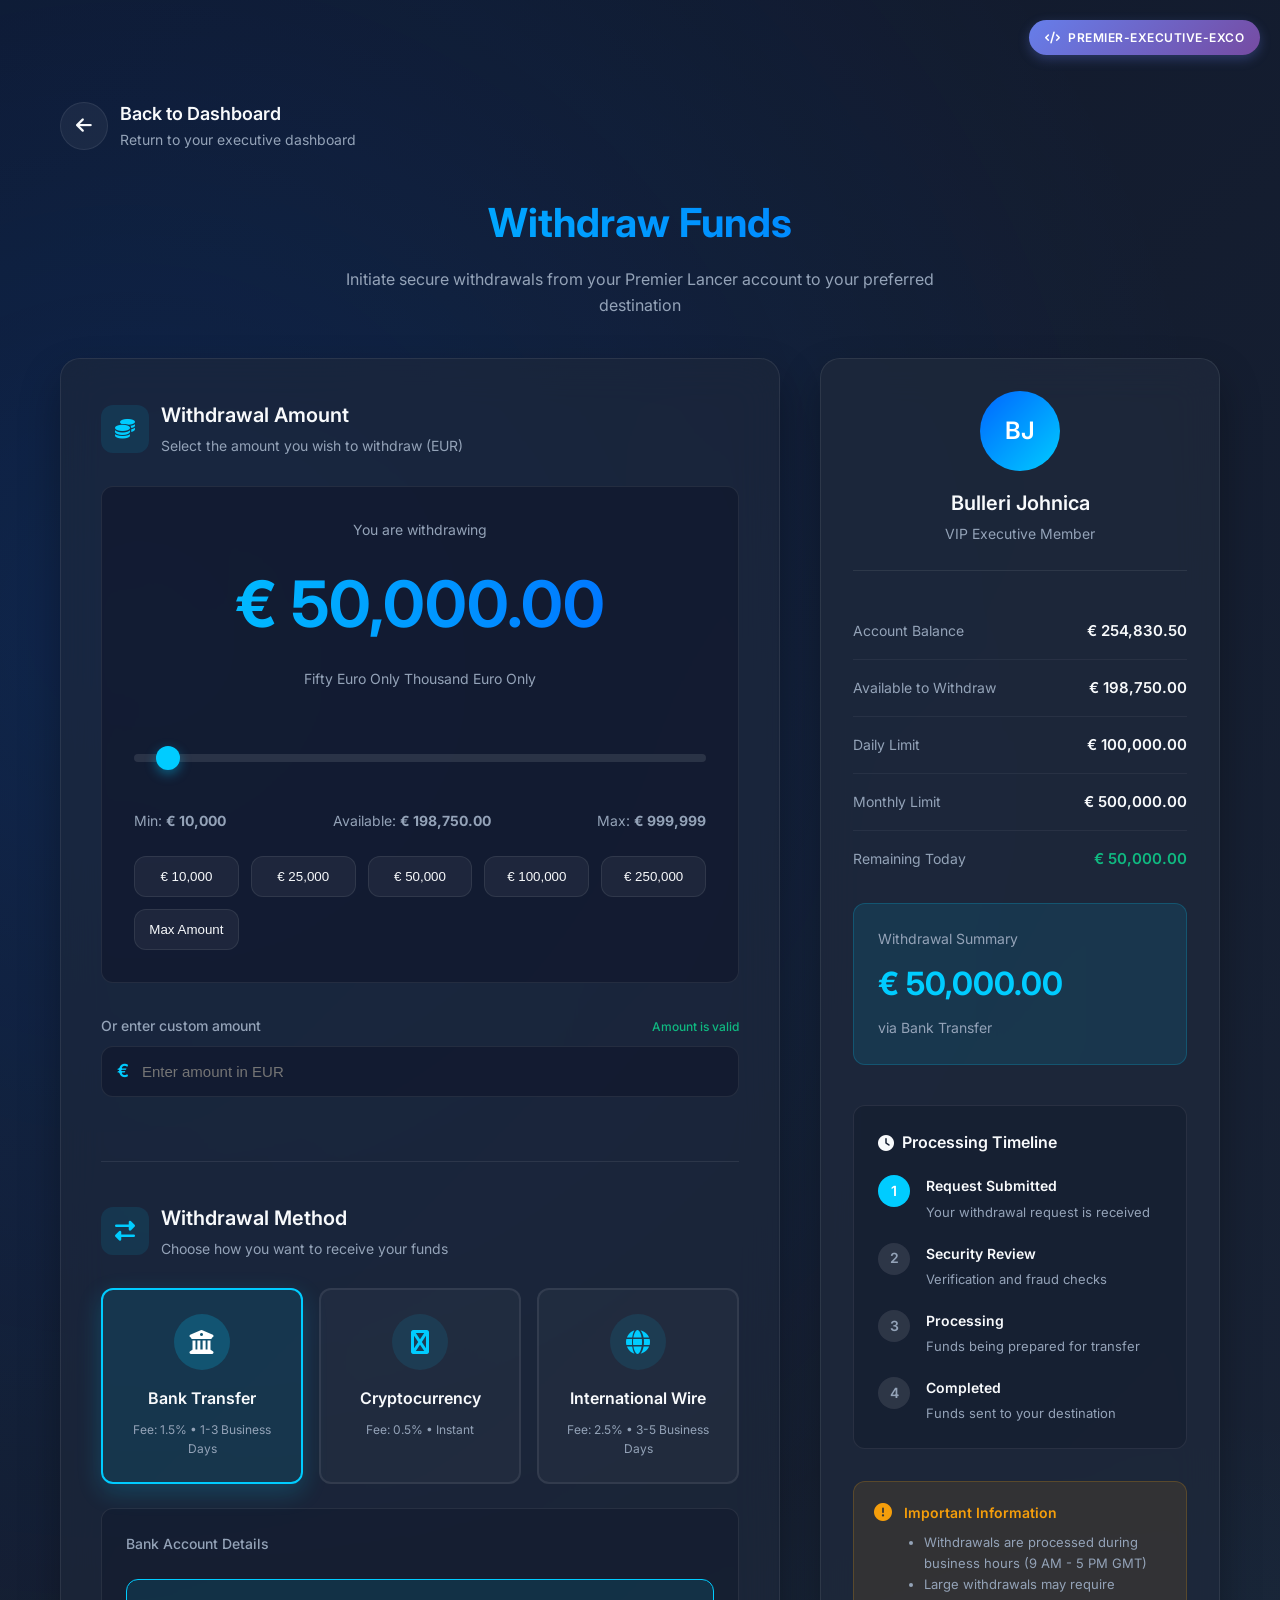
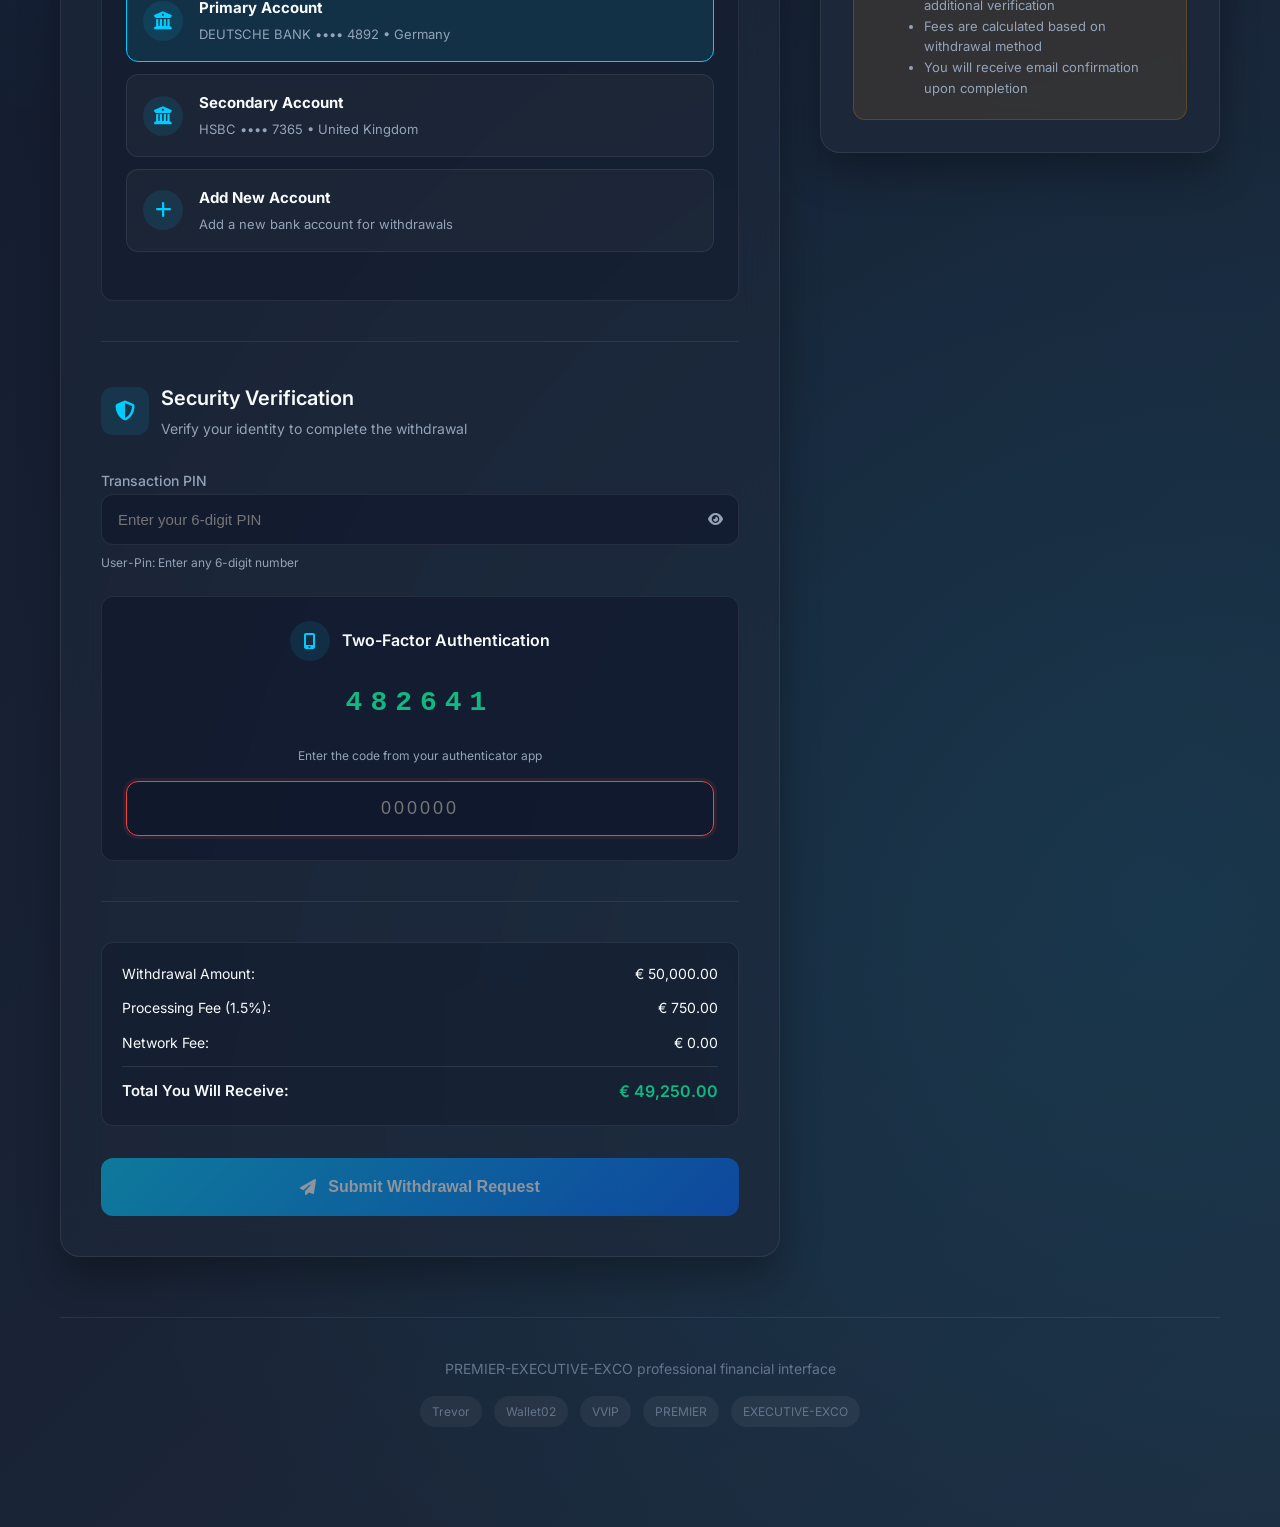
==== withdraw.html @ aa8346c4 "Add files via upload" ====
<!DOCTYPE html>
<html lang="en">
<head>
    <meta charset="UTF-8">
    <meta name="viewport" content="width=device-width, initial-scale=1.0">
    <title>Withdraw Funds | Premier Lancer Executive Portal</title>
    <link rel="stylesheet" href="main.css">
    <link rel="stylesheet" href="https://cdnjs.cloudflare.com/ajax/libs/font-awesome/6.4.0/css/all.min.css">
    <link href="https://fonts.googleapis.com/css2?family=Inter:wght@300;400;500;600;700&display=swap" rel="stylesheet">
    <style>
        /* Global Variables */
        :root {
            --withdraw-min: 10000;
            --withdraw-max: 999999;
            --primary-currency: '€';
        }
        
        /* Main Layout */
        .withdraw-container {
            min-height: 100vh;
            background: linear-gradient(135deg, #0f172a 0%, #1e293b 100%);
            position: relative;
            overflow-x: hidden;
        }
        
        .withdraw-background {
            position: absolute;
            top: 0;
            left: 0;
            right: 0;
            bottom: 0;
            background: 
                radial-gradient(circle at 10% 20%, rgba(0, 102, 255, 0.15) 0%, transparent 40%),
                radial-gradient(circle at 90% 80%, rgba(0, 204, 255, 0.1) 0%, transparent 40%);
            z-index: 0;
        }
        
        /* Portfolio Badge Position */
        .portfolio-badge {
            position: fixed;
            top: 20px;
            right: 20px;
            z-index: 1001;
        }
        
        /* Mobile Menu Button */
        .mobile-menu-btn {
            position: fixed;
            top: 20px;
            left: 20px;
            z-index: 1002;
        }
        
        /* Main Content */
        .withdraw-content {
            position: relative;
            z-index: 1;
            max-width: 1200px;
            margin: 0 auto;
            padding: 100px 20px 60px;
        }
        
        /* Back Navigation */
        .back-nav {
            display: flex;
            align-items: center;
            gap: 12px;
            margin-bottom: 40px;
        }
        
        .back-btn {
            width: 48px;
            height: 48px;
            background: rgba(255, 255, 255, 0.05);
            border: 1px solid var(--dark-border);
            border-radius: 50%;
            color: var(--text-primary);
            cursor: pointer;
            display: flex;
            align-items: center;
            justify-content: center;
            font-size: 18px;
            transition: all 0.3s ease;
        }
        
        .back-btn:hover {
            background: rgba(255, 255, 255, 0.1);
            transform: translateX(-4px);
        }
        
        /* Page Header */
        .page-header {
            margin-bottom: 40px;
            text-align: center;
        }
        
        .page-header h1 {
            font-size: clamp(28px, 4vw, 40px);
            margin-bottom: 12px;
            background: linear-gradient(90deg, #00CCFF, #0066FF);
            -webkit-background-clip: text;
            -webkit-text-fill-color: transparent;
        }
        
        .page-header p {
            color: var(--text-secondary);
            font-size: clamp(14px, 2vw, 16px);
            max-width: 600px;
            margin: 0 auto;
        }
        
        /* Two-Column Layout */
        .withdraw-layout {
            display: grid;
            grid-template-columns: 1fr 400px;
            gap: 40px;
            margin-bottom: 60px;
        }
        
        @media (max-width: 1024px) {
            .withdraw-layout {
                grid-template-columns: 1fr;
                gap: 30px;
            }
        }
        
        /* Left Column - Withdrawal Form */
        .withdraw-form-container {
            background: rgba(30, 41, 59, 0.6);
            backdrop-filter: blur(20px);
            border: 1px solid var(--dark-border);
            border-radius: var(--radius-lg);
            padding: 40px;
            box-shadow: var(--shadow-lg);
        }
        
        .form-section {
            margin-bottom: 40px;
            padding-bottom: 40px;
            border-bottom: 1px solid var(--dark-border);
        }
        
        .form-section:last-child {
            margin-bottom: 0;
            padding-bottom: 0;
            border-bottom: none;
        }
        
        .form-section-header {
            display: flex;
            align-items: center;
            gap: 12px;
            margin-bottom: 28px;
        }
        
        .section-icon {
            width: 48px;
            height: 48px;
            background: rgba(0, 204, 255, 0.1);
            border-radius: 12px;
            display: flex;
            align-items: center;
            justify-content: center;
            font-size: 20px;
            color: #00CCFF;
        }
        
        .section-title {
            font-size: 20px;
            font-weight: 600;
        }
        
        .section-subtitle {
            font-size: 14px;
            color: var(--text-secondary);
            margin-top: 4px;
        }
        
        /* Form Groups */
        .form-row {
            display: grid;
            grid-template-columns: repeat(auto-fit, minmax(200px, 1fr));
            gap: 24px;
            margin-bottom: 24px;
        }
        
        @media (max-width: 768px) {
            .form-row {
                grid-template-columns: 1fr;
            }
        }
        
        .form-group {
            margin-bottom: 24px;
        }
        
        .form-label {
            display: flex;
            justify-content: space-between;
            align-items: center;
            margin-bottom: 8px;
        }
        
        .form-label-text {
            font-weight: 500;
            color: var(--text-secondary);
            font-size: 14px;
        }
        
        .form-label-info {
            color: var(--text-muted);
            font-size: 12px;
        }
        
        /* Amount Slider */
        .amount-slider-container {
            background: rgba(15, 23, 42, 0.6);
            border: 1px solid var(--dark-border);
            border-radius: var(--radius-md);
            padding: 32px;
            margin-bottom: 32px;
        }
        
        .amount-display {
            text-align: center;
            margin-bottom: 32px;
        }
        
        .amount-value {
            font-size: clamp(36px, 6vw, 64px);
            font-weight: 700;
            margin: 12px 0;
            background: linear-gradient(90deg, #00CCFF, #0066FF);
            -webkit-background-clip: text;
            -webkit-text-fill-color: transparent;
        }
        
        .amount-input {
            width: 100%;
            -webkit-appearance: none;
            height: 8px;
            background: rgba(255, 255, 255, 0.1);
            border-radius: 4px;
            outline: none;
            margin: 32px 0;
        }
        
        .amount-input::-webkit-slider-thumb {
            -webkit-appearance: none;
            width: 24px;
            height: 24px;
            background: #00CCFF;
            border-radius: 50%;
            cursor: pointer;
            box-shadow: 0 4px 12px rgba(0, 204, 255, 0.4);
            transition: all 0.3s ease;
        }
        
        .amount-input::-webkit-slider-thumb:hover {
            transform: scale(1.2);
            box-shadow: 0 6px 16px rgba(0, 204, 255, 0.6);
        }
        
        .amount-input::-moz-range-thumb {
            width: 24px;
            height: 24px;
            background: #00CCFF;
            border-radius: 50%;
            cursor: pointer;
            border: none;
            box-shadow: 0 4px 12px rgba(0, 204, 255, 0.4);
        }
        
        .amount-limits {
            display: flex;
            justify-content: space-between;
            margin-top: 16px;
            color: var(--text-secondary);
            font-size: 14px;
        }
        
        /* Quick Amount Buttons */
        .quick-amounts {
            display: grid;
            grid-template-columns: repeat(auto-fit, minmax(100px, 1fr));
            gap: 12px;
            margin-top: 24px;
        }
        
        .quick-amount-btn {
            padding: 12px;
            background: rgba(255, 255, 255, 0.05);
            border: 1px solid var(--dark-border);
            border-radius: var(--radius-md);
            color: var(--text-primary);
            font-weight: 500;
            cursor: pointer;
            transition: all 0.3s ease;
            text-align: center;
        }
        
        .quick-amount-btn:hover {
            background: rgba(0, 204, 255, 0.1);
            border-color: rgba(0, 204, 255, 0.3);
            transform: translateY(-2px);
        }
        
        .quick-amount-btn.active {
            background: rgba(0, 204, 255, 0.2);
            border-color: #00CCFF;
            color: #00CCFF;
        }
        
        /* Method Selection */
        .method-grid {
            display: grid;
            grid-template-columns: repeat(auto-fit, minmax(180px, 1fr));
            gap: 16px;
            margin-top: 24px;
        }
        
        .method-card {
            background: rgba(255, 255, 255, 0.03);
            border: 2px solid var(--dark-border);
            border-radius: var(--radius-md);
            padding: 24px;
            cursor: pointer;
            transition: all 0.3s ease;
            text-align: center;
        }
        
        .method-card:hover {
            background: rgba(255, 255, 255, 0.05);
            border-color: rgba(255, 255, 255, 0.1);
            transform: translateY(-4px);
        }
        
        .method-card.selected {
            background: rgba(0, 204, 255, 0.1);
            border-color: #00CCFF;
            box-shadow: 0 8px 24px rgba(0, 204, 255, 0.2);
        }
        
        .method-icon {
            width: 56px;
            height: 56px;
            background: rgba(0, 204, 255, 0.1);
            border-radius: 50%;
            display: flex;
            align-items: center;
            justify-content: center;
            margin: 0 auto 16px;
            font-size: 24px;
            color: #00CCFF;
        }
        
        .method-card.selected .method-icon {
            background: rgba(0, 204, 255, 0.2);
            color: white;
        }
        
        .method-name {
            font-weight: 600;
            margin-bottom: 8px;
        }
        
        .method-fee {
            font-size: 12px;
            color: var(--text-secondary);
        }
        
        /* Bank Account Form */
        .bank-account-form {
            background: rgba(15, 23, 42, 0.4);
            border: 1px solid var(--dark-border);
            border-radius: var(--radius-md);
            padding: 24px;
            margin-top: 24px;
            display: none;
        }
        
        .bank-account-form.active {
            display: block;
            animation: slideDown 0.3s ease;
        }
        
        .saved-accounts {
            margin-top: 24px;
        }
        
        .saved-account {
            display: flex;
            align-items: center;
            gap: 16px;
            padding: 16px;
            background: rgba(255, 255, 255, 0.03);
            border: 1px solid var(--dark-border);
            border-radius: var(--radius-md);
            margin-bottom: 12px;
            cursor: pointer;
            transition: all 0.3s ease;
        }
        
        .saved-account:hover {
            background: rgba(255, 255, 255, 0.05);
            border-color: rgba(255, 255, 255, 0.1);
        }
        
        .saved-account.selected {
            background: rgba(0, 204, 255, 0.1);
            border-color: #00CCFF;
        }
        
        .account-icon {
            width: 40px;
            height: 40px;
            background: rgba(0, 204, 255, 0.1);
            border-radius: 50%;
            display: flex;
            align-items: center;
            justify-content: center;
            font-size: 18px;
            color: #00CCFF;
        }
        
        .account-details h4 {
            font-size: 15px;
            margin-bottom: 4px;
        }
        
        .account-details p {
            font-size: 13px;
            color: var(--text-secondary);
        }
        
        /* Crypto Form */
        .crypto-form {
            background: rgba(15, 23, 42, 0.4);
            border: 1px solid var(--dark-border);
            border-radius: var(--radius-md);
            padding: 24px;
            margin-top: 24px;
            display: none;
        }
        
        .crypto-form.active {
            display: block;
            animation: slideDown 0.3s ease;
        }
        
        .crypto-wallet {
            display: flex;
            align-items: center;
            gap: 12px;
            padding: 12px;
            background: rgba(255, 255, 255, 0.03);
            border-radius: var(--radius-md);
            margin-bottom: 16px;
        }
        
        .crypto-icon {
            width: 40px;
            height: 40px;
            background: rgba(139, 92, 246, 0.1);
            border-radius: 50%;
            display: flex;
            align-items: center;
            justify-content: center;
            font-size: 18px;
            color: #8B5CF6;
        }
        
        .crypto-info h4 {
            font-size: 14px;
            margin-bottom: 4px;
        }
        
        .crypto-info p {
            font-size: 12px;
            color: var(--text-secondary);
        }
        
        /* Right Column - Summary */
        .withdraw-summary {
            position: sticky;
            top: 100px;
        }
        
        .summary-card {
            background: rgba(30, 41, 59, 0.8);
            backdrop-filter: blur(20px);
            border: 1px solid var(--dark-border);
            border-radius: var(--radius-lg);
            padding: 32px;
            box-shadow: var(--shadow-lg);
        }
        
        .summary-header {
            text-align: center;
            margin-bottom: 32px;
            padding-bottom: 24px;
            border-bottom: 1px solid var(--dark-border);
        }
        
        .user-avatar-large {
            width: 80px;
            height: 80px;
            background: var(--primary-gradient);
            border-radius: 50%;
            display: flex;
            align-items: center;
            justify-content: center;
            margin: 0 auto 16px;
            font-size: 24px;
            font-weight: 600;
            color: white;
        }
        
        .user-name {
            font-size: 20px;
            font-weight: 600;
            margin-bottom: 4px;
        }
        
        .user-role {
            font-size: 14px;
            color: var(--text-secondary);
        }
        
        .summary-details {
            margin-bottom: 32px;
        }
        
        .summary-item {
            display: flex;
            justify-content: space-between;
            align-items: center;
            padding: 16px 0;
            border-bottom: 1px solid rgba(255, 255, 255, 0.05);
        }
        
        .summary-item:last-child {
            border-bottom: none;
            padding-bottom: 0;
        }
        
        .summary-label {
            color: var(--text-secondary);
            font-size: 14px;
        }
        
        .summary-value {
            font-weight: 600;
            font-size: 15px;
        }
        
        .summary-total {
            background: rgba(0, 204, 255, 0.1);
            border: 1px solid rgba(0, 204, 255, 0.2);
            border-radius: var(--radius-md);
            padding: 24px;
            margin-top: 32px;
        }
        
        .total-label {
            font-size: 14px;
            color: var(--text-secondary);
            margin-bottom: 8px;
        }
        
        .total-amount {
            font-size: 32px;
            font-weight: 700;
            color: #00CCFF;
        }
        
        /* Submit Button */
        .submit-btn {
            width: 100%;
            padding: 20px;
            background: linear-gradient(135deg, #00CCFF, #0066FF);
            border: none;
            border-radius: var(--radius-md);
            color: white;
            font-size: 16px;
            font-weight: 600;
            cursor: pointer;
            transition: all 0.3s ease;
            margin-top: 32px;
            display: flex;
            align-items: center;
            justify-content: center;
            gap: 12px;
        }
        
        .submit-btn:hover:not(:disabled) {
            transform: translateY(-4px);
            box-shadow: 0 12px 32px rgba(0, 204, 255, 0.4);
        }
        
        .submit-btn:disabled {
            opacity: 0.5;
            cursor: not-allowed;
        }
        
        /* Fee Breakdown */
        .fee-breakdown {
            background: rgba(15, 23, 42, 0.4);
            border: 1px solid var(--dark-border);
            border-radius: var(--radius-md);
            padding: 20px;
            margin-top: 24px;
        }
        
        .fee-item {
            display: flex;
            justify-content: space-between;
            margin-bottom: 12px;
            font-size: 14px;
        }
        
        .fee-item:last-child {
            margin-bottom: 0;
            padding-top: 12px;
            border-top: 1px solid rgba(255, 255, 255, 0.1);
            font-weight: 600;
            font-size: 15px;
        }
        
        /* Processing Timeline */
        .processing-timeline {
            background: rgba(15, 23, 42, 0.4);
            border: 1px solid var(--dark-border);
            border-radius: var(--radius-md);
            padding: 24px;
            margin-top: 40px;
        }
        
        .timeline-title {
            font-size: 16px;
            font-weight: 600;
            margin-bottom: 20px;
            display: flex;
            align-items: center;
            gap: 8px;
        }
        
        .timeline-steps {
            display: flex;
            flex-direction: column;
            gap: 20px;
        }
        
        .timeline-step {
            display: flex;
            align-items: flex-start;
            gap: 16px;
        }
        
        .step-number {
            width: 32px;
            height: 32px;
            background: rgba(255, 255, 255, 0.1);
            border-radius: 50%;
            display: flex;
            align-items: center;
            justify-content: center;
            font-size: 14px;
            font-weight: 600;
            color: var(--text-secondary);
            flex-shrink: 0;
        }
        
        .timeline-step.active .step-number {
            background: #00CCFF;
            color: white;
        }
        
        .step-content h4 {
            font-size: 14px;
            font-weight: 600;
            margin-bottom: 4px;
        }
        
        .step-content p {
            font-size: 13px;
            color: var(--text-secondary);
        }
        
        /* Responsive Adjustments */
        @media (max-width: 768px) {
            .withdraw-content {
                padding: 80px 16px 40px;
            }
            
            .withdraw-form-container {
                padding: 24px;
            }
            
            .form-section {
                padding-bottom: 32px;
                margin-bottom: 32px;
            }
            
            .amount-slider-container {
                padding: 24px;
            }
            
            .summary-card {
                padding: 24px;
            }
            
            .user-avatar-large {
                width: 64px;
                height: 64px;
                font-size: 20px;
            }
        }
        
        @media (max-width: 480px) {
            .method-grid {
                grid-template-columns: 1fr;
            }
            
            .quick-amounts {
                grid-template-columns: repeat(2, 1fr);
            }
            
            .amount-value {
                font-size: 40px;
            }
        }
        
        /* Animations */
        @keyframes slideDown {
            from {
                opacity: 0;
                transform: translateY(-10px);
            }
            to {
                opacity: 1;
                transform: translateY(0);
            }
        }
        
        @keyframes successPulse {
            0%, 100% { transform: scale(1); }
            50% { transform: scale(1.02); }
        }
        
        /* Loading Spinner */
        .spinner {
            width: 24px;
            height: 24px;
            border: 3px solid rgba(255, 255, 255, 0.1);
            border-top-color: white;
            border-radius: 50%;
            animation: spin 1s linear infinite;
        }
        
        @keyframes spin {
            to { transform: rotate(360deg); }
        }
        
        /* Modal Styles */
        .confirmation-modal {
            position: fixed;
            top: 0;
            left: 0;
            right: 0;
            bottom: 0;
            background: rgba(0, 0, 0, 0.8);
            backdrop-filter: blur(10px);
            display: flex;
            align-items: center;
            justify-content: center;
            z-index: 1003;
            padding: 20px;
            opacity: 0;
            visibility: hidden;
            transition: all 0.3s ease;
        }
        
        .confirmation-modal.active {
            opacity: 1;
            visibility: visible;
        }
        
        .modal-content {
            background: linear-gradient(145deg, #1e293b, #0f172a);
            border: 1px solid var(--dark-border);
            border-radius: var(--radius-lg);
            padding: 40px;
            max-width: 500px;
            width: 100%;
            max-height: 90vh;
            overflow-y: auto;
            transform: translateY(20px);
            transition: transform 0.3s ease;
        }
        
        .confirmation-modal.active .modal-content {
            transform: translateY(0);
        }
        
        .modal-header {
            text-align: center;
            margin-bottom: 32px;
        }
        
        .modal-icon {
            width: 80px;
            height: 80px;
            background: rgba(16, 185, 129, 0.1);
            border-radius: 50%;
            display: flex;
            align-items: center;
            justify-content: center;
            margin: 0 auto 24px;
            font-size: 32px;
            color: #10B981;
        }
        
        .modal-body {
            margin-bottom: 32px;
        }
        
        .modal-transaction-id {
            background: rgba(255, 255, 255, 0.05);
            padding: 16px;
            border-radius: var(--radius-md);
            text-align: center;
            margin: 24px 0;
            font-family: 'Monaco', monospace;
            font-size: 14px;
            letter-spacing: 1px;
        }
        
        .modal-actions {
            display: flex;
            gap: 16px;
        }
        
        .modal-actions button {
            flex: 1;
            padding: 16px;
            border-radius: var(--radius-md);
            font-weight: 600;
            cursor: pointer;
            transition: all 0.3s ease;
        }
        
        .modal-cancel {
            background: rgba(255, 255, 255, 0.05);
            border: 1px solid var(--dark-border);
            color: var(--text-primary);
        }
        
        .modal-cancel:hover {
            background: rgba(255, 255, 255, 0.1);
        }
        
        .modal-confirm {
            background: linear-gradient(135deg, #10B981, #059669);
            border: none;
            color: white;
        }
        
        .modal-confirm:hover {
            transform: translateY(-2px);
            box-shadow: 0 8px 24px rgba(16, 185, 129, 0.4);
        }
    </style>
</head>
<body>
    <!-- Portfolio Badge -->
    <div class="portfolio-badge">
        <i class="fas fa-code"></i>
        PREMIER-EXECUTIVE-EXCO
    </div>
    
    <!-- Mobile Menu Button -->
    <button class="mobile-menu-btn" id="mobileMenuBtn" onclick="window.location.href='dashboard.html'">
        <i class="fas fa-arrow-left"></i>
    </button>
    
    <div class="withdraw-container">
        <div class="withdraw-background"></div>
        
        <div class="withdraw-content">
            <!-- Back Navigation -->
            <div class="back-nav">
                <button class="back-btn" onclick="window.location.href='dashboard.html'">
                    <i class="fas fa-arrow-left"></i>
                </button>
                <div>
                    <h2 style="font-size: 18px; font-weight: 600;">Back to Dashboard</h2>
                    <p style="font-size: 14px; color: var(--text-secondary);">Return to your executive dashboard</p>
                </div>
            </div>
            
            <!-- Page Header -->
            <div class="page-header">
                <h1>Withdraw Funds</h1>
                <p>Initiate secure withdrawals from your Premier Lancer account to your preferred destination</p>
            </div>
            
            <!-- Two Column Layout -->
            <div class="withdraw-layout">
                <!-- Left Column - Form -->
                <div class="withdraw-form-container">
                    <!-- Amount Section -->
                    <div class="form-section">
                        <div class="form-section-header">
                            <div class="section-icon">
                                <i class="fas fa-coins"></i>
                            </div>
                            <div>
                                <div class="section-title">Withdrawal Amount</div>
                                <div class="section-subtitle">Select the amount you wish to withdraw (EUR)</div>
                            </div>
                        </div>
                        
                        <div class="amount-slider-container">
                            <div class="amount-display">
                                <div style="font-size: 14px; color: var(--text-secondary);">You are withdrawing</div>
                                <div class="amount-value" id="amountDisplay">€ 50,000.00</div>
                                <div style="font-size: 14px; color: var(--text-secondary);" id="amountInWords"></div>
                            </div>
                            
                            <input type="range" 
                                   class="amount-input" 
                                   id="amountSlider"
                                   min="10000" 
                                   max="999999" 
                                   step="1000" 
                                   value="50000">
                            
                            <div class="amount-limits">
                                <div>Min: <strong>€ 10,000</strong></div>
                                <div>Available: <strong id="availableBalance">€ 198,750.00</strong></div>
                                <div>Max: <strong>€ 999,999</strong></div>
                            </div>
                            
                            <!-- Quick Amount Buttons -->
                            <div class="quick-amounts">
                                <button class="quick-amount-btn" data-amount="10000">€ 10,000</button>
                                <button class="quick-amount-btn" data-amount="25000">€ 25,000</button>
                                <button class="quick-amount-btn" data-amount="50000">€ 50,000</button>
                                <button class="quick-amount-btn" data-amount="100000">€ 100,000</button>
                                <button class="quick-amount-btn" data-amount="250000">€ 250,000</button>
                                <button class="quick-amount-btn" onclick="setMaxAmount()">Max Amount</button>
                            </div>
                        </div>
                        
                        <!-- Manual Amount Input -->
                        <div class="form-group">
                            <label class="form-label">
                                <span class="form-label-text">Or enter custom amount</span>
                                <span class="form-label-info" id="amountFeedback"></span>
                            </label>
                            <div style="position: relative;">
                                <span style="
                                    position: absolute;
                                    left: 16px;
                                    top: 50%;
                                    transform: translateY(-50%);
                                    font-size: 18px;
                                    font-weight: 600;
                                    color: #00CCFF;
                                ">€</span>
                                <input type="number" 
                                       class="form-input" 
                                       id="manualAmount"
                                       placeholder="Enter amount in EUR"
                                       style="padding-left: 40px;"
                                       min="10000"
                                       max="999999"
                                       step="1000">
                            </div>
                        </div>
                    </div>
                    
                    <!-- Method Section -->
                    <div class="form-section">
                        <div class="form-section-header">
                            <div class="section-icon">
                                <i class="fas fa-exchange-alt"></i>
                            </div>
                            <div>
                                <div class="section-title">Withdrawal Method</div>
                                <div class="section-subtitle">Choose how you want to receive your funds</div>
                            </div>
                        </div>
                        
                        <div class="method-grid">
                            <div class="method-card" data-method="bank">
                                <div class="method-icon">
                                    <i class="fas fa-university"></i>
                                </div>
                                <div class="method-name">Bank Transfer</div>
                                <div class="method-fee">Fee: 1.5% • 1-3 Business Days</div>
                            </div>
                            
                            <div class="method-card" data-method="crypto">
                                <div class="method-icon">
                                    <i class="fas fa-bitcoin"></i>
                                </div>
                                <div class="method-name">Cryptocurrency</div>
                                <div class="method-fee">Fee: 0.5% • Instant</div>
                            </div>
                            
                            <div class="method-card" data-method="wire">
                                <div class="method-icon">
                                    <i class="fas fa-globe"></i>
                                </div>
                                <div class="method-name">International Wire</div>
                                <div class="method-fee">Fee: 2.5% • 3-5 Business Days</div>
                            </div>
                        </div>
                        
                        <!-- Bank Account Form -->
                        <div class="bank-account-form" id="bankForm">
                            <div class="form-group">
                                <label class="form-label">
                                    <span class="form-label-text">Bank Account Details</span>
                                </label>
                                
                                <div class="saved-accounts">
                                    <div class="saved-account selected" data-account="primary">
                                        <div class="account-icon">
                                            <i class="fas fa-university"></i>
                                        </div>
                                        <div class="account-details">
                                            <h4>Primary Account</h4>
                                            <p>DEUTSCHE BANK •••• 4892 • Germany</p>
                                        </div>
                                    </div>
                                    
                                    <div class="saved-account" data-account="secondary">
                                        <div class="account-icon">
                                            <i class="fas fa-university"></i>
                                        </div>
                                        <div class="account-details">
                                            <h4>Secondary Account</h4>
                                            <p>HSBC •••• 7365 • United Kingdom</p>
                                        </div>
                                    </div>
                                    
                                    <div class="saved-account" data-account="new">
                                        <div class="account-icon">
                                            <i class="fas fa-plus"></i>
                                        </div>
                                        <div class="account-details">
                                            <h4>Add New Account</h4>
                                            <p>Add a new bank account for withdrawals</p>
                                        </div>
                                    </div>
                                </div>
                            </div>
                            
                            <!-- New Account Form (Hidden by default) -->
                            <div id="newAccountForm" style="display: none;">
                                <div class="form-row">
                                    <div class="form-group">
                                        <label class="form-label-text">Bank Name</label>
                                        <input type="text" class="form-input" placeholder="e.g., Deutsche Bank">
                                    </div>
                                    <div class="form-group">
                                        <label class="form-label-text">Account Holder</label>
                                        <input type="text" class="form-input" value="Bulleri Johnica" readonly>
                                    </div>
                                </div>
                                
                                <div class="form-row">
                                    <div class="form-group">
                                        <label class="form-label-text">IBAN Number</label>
                                        <input type="text" class="form-input" placeholder="DE89 3704 0044 0532 0130 00">
                                    </div>
                                    <div class="form-group">
                                        <label class="form-label-text">BIC/SWIFT Code</label>
                                        <input type="text" class="form-input" placeholder="DEUTDEFF">
                                    </div>
                                </div>
                                
                                <button class="btn btn-secondary" style="width: 100%; margin-top: 16px;">
                                    <i class="fas fa-save"></i> Save Account
                                </button>
                            </div>
                        </div>
                        
                        <!-- Crypto Form -->
                        <div class="crypto-form" id="cryptoForm">
                            <div class="form-group">
                                <label class="form-label">
                                    <span class="form-label-text">Select Cryptocurrency</span>
                                </label>
                                
                                <div class="crypto-wallet">
                                    <div class="crypto-icon">
                                        <i class="fab fa-bitcoin"></i>
                                    </div>
                                    <div class="crypto-info">
                                        <h4>Bitcoin (BTC)</h4>
                                        <p>Send to your Bitcoin wallet address</p>
                                    </div>
                                    <div style="margin-left: auto;">
                                        <input type="radio" name="crypto" checked>
                                    </div>
                                </div>
                                
                                <div class="crypto-wallet">
                                    <div class="crypto-icon" style="background: rgba(51, 102, 255, 0.1); color: #3366FF;">
                                        <i class="fab fa-ethereum"></i>
                                    </div>
                                    <div class="crypto-info">
                                        <h4>Ethereum (ETH)</h4>
                                        <p>Send to your Ethereum wallet address</p>
                                    </div>
                                    <div style="margin-left: auto;">
                                        <input type="radio" name="crypto">
                                    </div>
                                </div>
                            </div>
                            
                            <div class="form-group">
                                <label class="form-label-text">Wallet Address</label>
                                <input type="text" class="form-input" placeholder="bc1qxy2kgdygjrsqtzq2n0yrf2493p83kkfjhx0wlh">
                            </div>
                            
                            <div class="form-group">
                                <label class="form-label">
                                    <span class="form-label-text">Conversion Rate</span>
                                    <span class="form-label-info" id="conversionRate">1 BTC = €52,147.30</span>
                                </label>
                                <div style="
                                    background: rgba(15, 23, 42, 0.6);
                                    border: 1px solid var(--dark-border);
                                    border-radius: var(--radius-md);
                                    padding: 16px;
                                    font-size: 14px;
                                ">
                                    You will receive: <strong id="cryptoAmount">0.959 BTC</strong>
                                </div>
                            </div>
                        </div>
                        
                        <!-- Wire Transfer Form -->
                        <div class="bank-account-form" id="wireForm" style="display: none;">
                            <div style="
                                background: rgba(245, 158, 11, 0.1);
                                border: 1px solid rgba(245, 158, 11, 0.2);
                                border-radius: var(--radius-md);
                                padding: 16px;
                                margin-bottom: 24px;
                            ">
                                <div style="display: flex; align-items: center; gap: 8px; color: #F59E0B;">
                                    <i class="fas fa-exclamation-circle"></i>
                                    <span style="font-weight: 500;">International wire transfers may take 3-5 business days</span>
                                </div>
                            </div>
                            
                            <div class="form-group">
                                <label class="form-label-text">Beneficiary Name</label>
                                <input type="text" class="form-input" value="Bulleri Johnica" readonly>
                            </div>
                            
                            <div class="form-row">
                                <div class="form-group">
                                    <label class="form-label-text">SWIFT/BIC Code</label>
                                    <input type="text" class="form-input" placeholder="BOFAUS3N">
                                </div>
                                <div class="form-group">
                                    <label class="form-label-text">Routing Number</label>
                                    <input type="text" class="form-input" placeholder="026009593">
                                </div>
                            </div>
                            
                            <div class="form-group">
                                <label class="form-label-text">Bank Address</label>
                                <textarea class="form-input" rows="3" placeholder="Bank of America, N.A.
100 West 33rd Street
New York, NY 10001
United States"></textarea>
                            </div>
                        </div>
                    </div>
                    
                    <!-- Security Verification -->
                    <div class="form-section">
                        <div class="form-section-header">
                            <div class="section-icon">
                                <i class="fas fa-shield-alt"></i>
                            </div>
                            <div>
                                <div class="section-title">Security Verification</div>
                                <div class="section-subtitle">Verify your identity to complete the withdrawal</div>
                            </div>
                        </div>
                        
                        <div class="form-group">
                            <label class="form-label-text">Transaction PIN</label>
                            <div style="position: relative;">
                                <input type="password" 
                                       class="form-input" 
                                       id="transactionPin"
                                       placeholder="Enter your 6-digit PIN"
                                       maxlength="6">
                                <button type="button" 
                                        style="
                                            position: absolute;
                                            right: 16px;
                                            top: 50%;
                                            transform: translateY(-50%);
                                            background: none;
                                            border: none;
                                            color: var(--text-secondary);
                                            cursor: pointer;
                                        "
                                        onclick="togglePinVisibility()">
                                    <i class="fas fa-eye"></i>
                                </button>
                            </div>
                            <div style="font-size: 12px; color: var(--text-secondary); margin-top: 8px;">
                                User-Pin: Enter any 6-digit number
                            </div>
                        </div>
                        
                        <!-- 2FA Verification -->
                        <div style="
                            background: rgba(15, 23, 42, 0.6);
                            border: 1px solid var(--dark-border);
                            border-radius: var(--radius-md);
                            padding: 24px;
                            text-align: center;
                            margin-top: 24px;
                        ">
                            <div style="display: flex; align-items: center; justify-content: center; gap: 12px; margin-bottom: 16px;">
                                <div style="
                                    width: 40px;
                                    height: 40px;
                                    background: rgba(0, 204, 255, 0.1);
                                    border-radius: 50%;
                                    display: flex;
                                    align-items: center;
                                    justify-content: center;
                                    color: #00CCFF;
                                ">
                                    <i class="fas fa-mobile-alt"></i>
                                </div>
                                <h4 style="font-size: 16px; font-weight: 600;">Two-Factor Authentication</h4>
                            </div>
                            
                            <div style="font-size: 28px; font-weight: 600; letter-spacing: 8px; margin: 20px 0; font-family: 'Monaco', monospace; color: #10B981;" id="totpCode">
                                123456
                            </div>
                            
                            <div style="font-size: 12px; color: var(--text-secondary);">
                                Enter the code from your authenticator app
                            </div>
                            
                            <input type="text" 
                                   class="form-input" 
                                   style="text-align: center; letter-spacing: 3px; font-size: 18px; margin-top: 16px;"
                                   placeholder="000000"
                                   maxlength="6"
                                   id="totpInput">
                        </div>
                    </div>
                    
                    <!-- Fee Breakdown -->
                    <div class="fee-breakdown">
                        <div class="fee-item">
                            <span>Withdrawal Amount:</span>
                            <span id="feeAmount">€ 50,000.00</span>
                        </div>
                        <div class="fee-item">
                            <span>Processing Fee (<span id="feePercentage">1.5%</span>):</span>
                            <span id="feeValue">€ 750.00</span>
                        </div>
                        <div class="fee-item">
                            <span>Network Fee:</span>
                            <span id="networkFee">€ 0.00</span>
                        </div>
                        <div class="fee-item">
                            <span>Total You Will Receive:</span>
                            <span id="totalReceive" style="color: #10B981; font-size: 16px;">€ 49,250.00</span>
                        </div>
                    </div>
                    
                    <!-- Submit Button -->
                    <button class="submit-btn" id="submitWithdrawal" onclick="submitWithdrawal()">
                        <i class="fas fa-paper-plane"></i>
                        Submit Withdrawal Request
                    </button>
                </div>
                
                <!-- Right Column - Summary -->
                <div class="withdraw-summary">
                    <div class="summary-card">
                        <div class="summary-header">
                            <div class="user-avatar-large">BJ</div>
                            <div class="user-name">Bulleri Johnica</div>
                            <div class="user-role">VIP Executive Member</div>
                        </div>
                        
                        <div class="summary-details">
                            <div class="summary-item">
                                <span class="summary-label">Account Balance</span>
                                <span class="summary-value" id="accountBalance">€ 254,830.50</span>
                            </div>
                            <div class="summary-item">
                                <span class="summary-label">Available to Withdraw</span>
                                <span class="summary-value" id="availableWithdraw">€ 198,750.00</span>
                            </div>
                            <div class="summary-item">
                                <span class="summary-label">Daily Limit</span>
                                <span class="summary-value">€ 100,000.00</span>
                            </div>
                            <div class="summary-item">
                                <span class="summary-label">Monthly Limit</span>
                                <span class="summary-value">€ 500,000.00</span>
                            </div>
                            <div class="summary-item">
                                <span class="summary-label">Remaining Today</span>
                                <span class="summary-value" style="color: #10B981;">€ 50,000.00</span>
                            </div>
                        </div>
                        
                        <div class="summary-total">
                            <div class="total-label">Withdrawal Summary</div>
                            <div class="total-amount" id="summaryAmount">€ 50,000.00</div>
                            <div style="font-size: 14px; color: var(--text-secondary); margin-top: 8px;">
                                via <span id="summaryMethod">Bank Transfer</span>
                            </div>
                        </div>
                        
                        <!-- Processing Timeline -->
                        <div class="processing-timeline">
                            <div class="timeline-title">
                                <i class="fas fa-clock"></i>
                                Processing Timeline
                            </div>
                            <div class="timeline-steps">
                                <div class="timeline-step active">
                                    <div class="step-number">1</div>
                                    <div class="step-content">
                                        <h4>Request Submitted</h4>
                                        <p>Your withdrawal request is received</p>
                                    </div>
                                </div>
                                <div class="timeline-step">
                                    <div class="step-number">2</div>
                                    <div class="step-content">
                                        <h4>Security Review</h4>
                                        <p>Verification and fraud checks</p>
                                    </div>
                                </div>
                                <div class="timeline-step">
                                    <div class="step-number">3</div>
                                    <div class="step-content">
                                        <h4>Processing</h4>
                                        <p>Funds being prepared for transfer</p>
                                    </div>
                                </div>
                                <div class="timeline-step">
                                    <div class="step-number">4</div>
                                    <div class="step-content">
                                        <h4>Completed</h4>
                                        <p>Funds sent to your destination</p>
                                    </div>
                                </div>
                            </div>
                        </div>
                        
                        <!-- Important Notes -->
                        <div style="
                            background: rgba(245, 158, 11, 0.1);
                            border: 1px solid rgba(245, 158, 11, 0.2);
                            border-radius: var(--radius-md);
                            padding: 20px;
                            margin-top: 32px;
                        ">
                            <div style="display: flex; align-items: flex-start; gap: 12px;">
                                <i class="fas fa-exclamation-circle" style="color: #F59E0B; font-size: 18px; margin-top: 2px;"></i>
                                <div>
                                    <h4 style="font-size: 14px; font-weight: 600; margin-bottom: 8px; color: #F59E0B;">Important Information</h4>
                                    <ul style="font-size: 13px; color: var(--text-secondary); line-height: 1.6; padding-left: 20px;">
                                        <li>Withdrawals are processed during business hours (9 AM - 5 PM GMT)</li>
                                        <li>Large withdrawals may require additional verification</li>
                                        <li>Fees are calculated based on withdrawal method</li>
                                        <li>You will receive email confirmation upon completion</li>
                                    </ul>
                                </div>
                            </div>
                        </div>
                    </div>
                </div>
            </div>
            
            <!-- Portfolio Footer -->
            <div style="
                text-align: center;
                padding: 40px 0;
                color: var(--text-muted);
                font-size: 14px;
                border-top: 1px solid var(--dark-border);
                margin-top: 40px;
            ">
                <p>PREMIER-EXECUTIVE-EXCO professional financial interface</p>
                <div style="display: flex; justify-content: center; gap: 12px; margin-top: 16px; flex-wrap: wrap;">
                    <span style="background: rgba(255, 255, 255, 0.05); padding: 6px 12px; border-radius: 20px; font-size: 12px;">Trevor</span>
                    <span style="background: rgba(255, 255, 255, 0.05); padding: 6px 12px; border-radius: 20px; font-size: 12px;">Wallet02</span>
                    <span style="background: rgba(255, 255, 255, 0.05); padding: 6px 12px; border-radius: 20px; font-size: 12px;">VVIP</span>
                    <span style="background: rgba(255, 255, 255, 0.05); padding: 6px 12px; border-radius: 20px; font-size: 12px;">PREMIER</span>
                    <span style="background: rgba(255, 255, 255, 0.05); padding: 6px 12px; border-radius: 20px; font-size: 12px;">EXECUTIVE-EXCO</span>
                </div>
            </div>
        </div>
    </div>
    
    <!-- Confirmation Modal -->
    <div class="confirmation-modal" id="confirmationModal">
        <div class="modal-content">
            <div class="modal-header">
                <div class="modal-icon">
                    <i class="fas fa-check-circle"></i>
                </div>
                <h2 style="font-size: 24px; margin-bottom: 8px;">Withdrawal Request Submitted</h2>
                <p style="color: var(--text-secondary);">Your withdrawal request has been successfully submitted for processing</p>
            </div>
            
            <div class="modal-body">
                <div class="summary-item">
                    <span>Amount:</span>
                    <span id="modalAmount">€ 50,000.00</span>
                </div>
                <div class="summary-item">
                    <span>Method:</span>
                    <span id="modalMethod">Bank Transfer</span>
                </div>
                <div class="summary-item">
                    <span>Fee:</span>
                    <span id="modalFee">€ 750.00</span>
                </div>
                <div class="summary-item">
                    <span>You Receive:</span>
                    <span style="color: #10B981; font-weight: 600;" id="modalReceive">€ 49,250.00</span>
                </div>
                <div class="summary-item">
                    <span>Estimated Completion:</span>
                    <span id="modalEstimate">1-3 Business Days</span>
                </div>
                
                <div class="modal-transaction-id" id="transactionId">
                    TXN-PLX-2024-03-15-7890
                </div>
                
                <p style="text-align: center; color: var(--text-secondary); font-size: 14px; margin-top: 16px;">
                    You will receive email confirmation shortly. You can track this withdrawal in your transaction history.
                </p>
            </div>
            
            <div class="modal-actions">
                <button class="modal-cancel" onclick="viewTransaction()">
                    <i class="fas fa-eye"></i> View Details
                </button>
                <button class="modal-confirm" onclick="closeModalAndRedirect()">
                    <i class="fas fa-check"></i> Done
                </button>
            </div>
        </div>
    </div>
    
    <script>
        // Global State Manager
        class WithdrawalManager {
            constructor() {
                this.userData = {
                    name: "Bulleri Johnica",
                    balance: 254830.50,
                    available: 198750.00,
                    dailyLimit: 100000,
                    monthlyLimit: 500000,
                    currency: "EUR"
                };
                
                this.withdrawalData = {
                    amount: 50000,
                    method: "bank",
                    feePercentage: 1.5,
                    networkFee: 0,
                    account: "primary",
                    crypto: "btc",
                    conversionRate: 52147.30
                };
                
                this.init();
            }
            
            init() {
                this.loadUserData();
                this.setupEventListeners();
                this.updateAllDisplays();
                this.startTOTPTimer();
            }
            
            loadUserData() {
                // Try to load from localStorage or use defaults
                const savedData = localStorage.getItem('plx_user_data');
                if (savedData) {
                    const data = JSON.parse(savedData);
                    this.userData = { ...this.userData, ...data };
                }
            }
            
            saveUserData() {
                localStorage.setItem('plx_user_data', JSON.stringify(this.userData));
            }
            
            setupEventListeners() {
                // Amount Slider
                const amountSlider = document.getElementById('amountSlider');
                amountSlider.addEventListener('input', () => this.updateAmount(amountSlider.value));
                
                // Manual Amount Input
                const manualAmount = document.getElementById('manualAmount');
                manualAmount.addEventListener('input', () => {
                    let value = parseInt(manualAmount.value) || 0;
                    if (value < 10000) value = 10000;
                    if (value > 999999) value = 999999;
                    manualAmount.value = value;
                    amountSlider.value = value;
                    this.updateAmount(value);
                });
                
                // Quick Amount Buttons
                document.querySelectorAll('.quick-amount-btn').forEach(btn => {
                    if (!btn.onclick) {
                        btn.addEventListener('click', () => {
                            const amount = btn.dataset.amount;
                            if (amount) {
                                this.updateAmount(parseInt(amount));
                                amountSlider.value = amount;
                                manualAmount.value = amount;
                            }
                        });
                    }
                });
                
                // Method Selection
                document.querySelectorAll('.method-card').forEach(card => {
                    card.addEventListener('click', () => this.selectMethod(card.dataset.method));
                });
                
                // Account Selection
                document.querySelectorAll('.saved-account').forEach(account => {
                    account.addEventListener('click', () => this.selectAccount(account.dataset.account));
                });
                
                // PIN Visibility Toggle
                const pinToggle = document.querySelector('[onclick="togglePinVisibility()"]');
                if (pinToggle) {
                    pinToggle.addEventListener('click', togglePinVisibility);
                }
                
                // Crypto Selection
                document.querySelectorAll('input[name="crypto"]').forEach(radio => {
                    radio.addEventListener('change', () => {
                        if (radio.checked) {
                            this.withdrawalData.crypto = radio.parentElement.parentElement.querySelector('h4').textContent.includes('Bitcoin') ? 'btc' : 'eth';
                            this.updateCryptoConversion();
                        }
                    });
                });
                
                // TOTP Input
                const totpInput = document.getElementById('totpInput');
                if (totpInput) {
                    totpInput.addEventListener('input', () => {
                        if (totpInput.value.length === 6) {
                            this.validateTOTP(totpInput.value);
                        }
                    });
                }
                
                // Transaction PIN
                const transactionPin = document.getElementById('transactionPin');
                if (transactionPin) {
                    transactionPin.addEventListener('input', () => {
                        this.validateForm();
                    });
                }
                
                // Form submission
                const submitBtn = document.getElementById('submitWithdrawal');
                if (submitBtn) {
                    submitBtn.addEventListener('click', () => this.submitWithdrawal());
                }
            }
            
            updateAmount(amount) {
                amount = parseInt(amount);
                
                // Validate limits
                if (amount < 10000) amount = 10000;
                if (amount > 999999) amount = 999999;
                if (amount > this.userData.available) amount = this.userData.available;
                
                this.withdrawalData.amount = amount;
                
                // Update UI
                document.getElementById('amountSlider').value = amount;
                document.getElementById('manualAmount').value = amount;
                
                this.updateAllDisplays();
                this.validateForm();
            }
            
            setMaxAmount() {
                const maxAmount = Math.min(999999, this.userData.available);
                this.updateAmount(maxAmount);
            }
            
            selectMethod(method) {
                this.withdrawalData.method = method;
                
                // Update UI
                document.querySelectorAll('.method-card').forEach(card => {
                    card.classList.remove('selected');
                });
                document.querySelector(`[data-method="${method}"]`).classList.add('selected');
                
                // Show appropriate form
                document.querySelectorAll('.bank-account-form, .crypto-form').forEach(form => {
                    form.classList.remove('active');
                });
                
                if (method === 'bank') {
                    document.getElementById('bankForm').classList.add('active');
                    this.withdrawalData.feePercentage = 1.5;
                    this.withdrawalData.networkFee = 0;
                } else if (method === 'crypto') {
                    document.getElementById('cryptoForm').classList.add('active');
                    this.withdrawalData.feePercentage = 0.5;
                    this.withdrawalData.networkFee = 15; // Crypto network fee
                } else if (method === 'wire') {
                    document.getElementById('wireForm').classList.add('active');
                    this.withdrawalData.feePercentage = 2.5;
                    this.withdrawalData.networkFee = 25; // Wire transfer fee
                }
                
                this.updateAllDisplays();
                this.validateForm();
            }
            
            selectAccount(account) {
                this.withdrawalData.account = account;
                
                // Update UI
                document.querySelectorAll('.saved-account').forEach(acc => {
                    acc.classList.remove('selected');
                });
                document.querySelector(`[data-account="${account}"]`).classList.add('selected');
                
                // Show new account form if selected
                if (account === 'new') {
                    document.getElementById('newAccountForm').style.display = 'block';
                } else {
                    document.getElementById('newAccountForm').style.display = 'none';
                }
                
                this.validateForm();
            }
            
            updateAllDisplays() {
                const amount = this.withdrawalData.amount;
                const method = this.withdrawalData.method;
                const feePercentage = this.withdrawalData.feePercentage;
                const networkFee = this.withdrawalData.networkFee;
                
                // Calculate fees
                const feeAmount = (amount * feePercentage) / 100;
                const totalFee = feeAmount + networkFee;
                const netAmount = amount - totalFee;
                
                // Update amount display
                document.getElementById('amountDisplay').textContent = `€ ${this.formatNumber(amount)}`;
                document.getElementById('summaryAmount').textContent = `€ ${this.formatNumber(amount)}`;
                document.getElementById('modalAmount').textContent = `€ ${this.formatNumber(amount)}`;
                
                // Update amount in words
                document.getElementById('amountInWords').textContent = this.numberToWords(amount);
                
                // Update fee displays
                document.getElementById('feeAmount').textContent = `€ ${this.formatNumber(amount)}`;
                document.getElementById('feePercentage').textContent = `${feePercentage}%`;
                document.getElementById('feeValue').textContent = `€ ${this.formatNumber(feeAmount)}`;
                document.getElementById('networkFee').textContent = `€ ${this.formatNumber(networkFee)}`;
                document.getElementById('totalReceive').textContent = `€ ${this.formatNumber(netAmount)}`;
                
                // Update modal
                document.getElementById('modalFee').textContent = `€ ${this.formatNumber(totalFee)}`;
                document.getElementById('modalReceive').textContent = `€ ${this.formatNumber(netAmount)}`;
                document.getElementById('modalMethod').textContent = this.getMethodName(method);
                document.getElementById('modalEstimate').textContent = this.getProcessingTime(method);
                document.getElementById('summaryMethod').textContent = this.getMethodName(method);
                
                // Update user data
                document.getElementById('accountBalance').textContent = `€ ${this.formatNumber(this.userData.balance)}`;
                document.getElementById('availableBalance').textContent = `€ ${this.formatNumber(this.userData.available)}`;
                document.getElementById('availableWithdraw').textContent = `€ ${this.formatNumber(this.userData.available)}`;
                
                // Update remaining daily limit
                const remainingToday = this.userData.dailyLimit - amount;
                document.querySelector('.summary-item:nth-child(5) .summary-value').textContent = 
                    `€ ${this.formatNumber(Math.max(0, remainingToday))}`;
                
                // Update crypto conversion
                if (method === 'crypto') {
                    this.updateCryptoConversion();
                }
                
                // Update amount feedback
                this.updateAmountFeedback(amount);
            }
            
            updateCryptoConversion() {
                const amount = this.withdrawalData.amount;
                const feePercentage = this.withdrawalData.feePercentage;
                const networkFee = this.withdrawalData.networkFee;
                const conversionRate = this.withdrawalData.conversionRate;
                
                const feeAmount = (amount * feePercentage) / 100;
                const totalFee = feeAmount + networkFee;
                const netAmount = amount - totalFee;
                const cryptoAmount = netAmount / conversionRate;
                
                document.getElementById('cryptoAmount').textContent = `${cryptoAmount.toFixed(8)} BTC`;
                document.getElementById('conversionRate').textContent = `1 BTC = €${this.formatNumber(conversionRate)}`;
            }
            
            updateAmountFeedback(amount) {
                const feedback = document.getElementById('amountFeedback');
                if (!feedback) return;
                
                if (amount < 10000) {
                    feedback.textContent = "Minimum withdrawal is €10,000";
                    feedback.style.color = "#EF4444";
                } else if (amount > 999999) {
                    feedback.textContent = "Maximum withdrawal is €999,999";
                    feedback.style.color = "#EF4444";
                } else if (amount > this.userData.available) {
                    feedback.textContent = "Insufficient available balance";
                    feedback.style.color = "#EF4444";
                } else if (amount > this.userData.dailyLimit) {
                    feedback.textContent = "Exceeds daily withdrawal limit";
                    feedback.style.color = "#F59E0B";
                } else {
                    feedback.textContent = "Amount is valid";
                    feedback.style.color = "#10B981";
                }
            }
            
            validateTOTP(code) {
                // Simulate TOTP validation
                const isValid = code.length === 6 && /^\d+$/.test(code);
                const totpInput = document.getElementById('totpInput');
                
                if (isValid) {
                    totpInput.style.borderColor = "#10B981";
                    totpInput.style.boxShadow = "0 0 0 3px rgba(16, 185, 129, 0.1)";
                } else {
                    totpInput.style.borderColor = "#EF4444";
                    totpInput.style.boxShadow = "0 0 0 3px rgba(239, 68, 68, 0.1)";
                }
                
                return isValid;
            }
            
            validateForm() {
                const amount = this.withdrawalData.amount;
                const pin = document.getElementById('transactionPin').value;
                const totp = document.getElementById('totpInput').value;
                
                const isAmountValid = amount >= 10000 && amount <= 999999 && amount <= this.userData.available;
                const isPinValid = pin.length === 6;
                const isTOTPValid = this.validateTOTP(totp);
                
                const submitBtn = document.getElementById('submitWithdrawal');
                submitBtn.disabled = !(isAmountValid && isPinValid && isTOTPValid);
                
                return isAmountValid && isPinValid && isTOTPValid;
            }
            
            submitWithdrawal() {
                if (!this.validateForm()) {
                    this.showToast("Please complete all required fields correctly", "error");
                    return;
                }
                
                const submitBtn = document.getElementById('submitWithdrawal');
                const originalHTML = submitBtn.innerHTML;
                
                // Show loading state
                submitBtn.innerHTML = '<div class="spinner"></div> Processing...';
                submitBtn.disabled = true;
                
                // Simulate API call
                setTimeout(() => {
                    // Generate transaction ID
                    const transactionId = `TXN-PLX-${new Date().getFullYear()}-${String(new Date().getMonth() + 1).padStart(2, '0')}-${String(new Date().getDate()).padStart(2, '0')}-${Math.floor(1000 + Math.random() * 9000)}`;
                    
                    // Create withdrawal record
                    const withdrawalRecord = {
                        id: transactionId,
                        date: new Date().toISOString(),
                        amount: this.withdrawalData.amount,
                        method: this.withdrawalData.method,
                        fee: (this.withdrawalData.amount * this.withdrawalData.feePercentage / 100) + this.withdrawalData.networkFee,
                        status: "processing",
                        account: this.withdrawalData.account,
                        user: this.userData.name
                    };
                    
                    // Save to localStorage
                    this.saveWithdrawalRecord(withdrawalRecord);
                    
                    // Update user balance
                    this.userData.available -= this.withdrawalData.amount;
                    this.saveUserData();
                    
                    // Update dashboard data
                    this.updateDashboardData();
                    
                    // Show success modal
                    document.getElementById('transactionId').textContent = transactionId;
                    document.getElementById('confirmationModal').classList.add('active');
                    
                    // Reset button
                    submitBtn.innerHTML = originalHTML;
                    submitBtn.disabled = false;
                    
                }, 2000);
            }
            
            saveWithdrawalRecord(record) {
                let transactions = JSON.parse(localStorage.getItem('plx_transactions') || '[]');
                transactions.unshift(record);
                localStorage.setItem('plx_transactions', JSON.stringify(transactions.slice(0, 50))); // Keep last 50
            }
            
            updateDashboardData() {
                // Update dashboard stats in localStorage
                const dashboardData = {
                    totalBalance: this.userData.balance,
                    availableBalance: this.userData.available,
                    lastWithdrawal: this.withdrawalData.amount,
                    lastTransaction: new Date().toISOString()
                };
                localStorage.setItem('plx_dashboard_data', JSON.stringify(dashboardData));
            }
            
            startTOTPTimer() {
                // Update TOTP code every 30 seconds
                this.updateTOTPCode();
                setInterval(() => this.updateTOTPCode(), 30000);
            }
            
            updateTOTPCode() {
                const code = Math.floor(100000 + Math.random() * 900000);
                document.getElementById('totpCode').textContent = code;
            }
            
            // Utility Methods
            formatNumber(num) {
                return num.toLocaleString('en-US', {
                    minimumFractionDigits: 2,
                    maximumFractionDigits: 2
                });
            }
            
            numberToWords(num) {
                // Simplified number to words
                const units = ['', 'One', 'Two', 'Three', 'Four', 'Five', 'Six', 'Seven', 'Eight', 'Nine'];
                const teens = ['Ten', 'Eleven', 'Twelve', 'Thirteen', 'Fourteen', 'Fifteen', 'Sixteen', 'Seventeen', 'Eighteen', 'Nineteen'];
                const tens = ['', '', 'Twenty', 'Thirty', 'Forty', 'Fifty', 'Sixty', 'Seventy', 'Eighty', 'Ninety'];
                
                if (num === 0) return 'Zero Euro';
                
                let words = '';
                
                // Handle thousands
                if (num >= 1000) {
                    const thousands = Math.floor(num / 1000);
                    words += this.numberToWords(thousands) + ' Thousand ';
                    num %= 1000;
                }
                
                // Handle hundreds
                if (num >= 100) {
                    const hundreds = Math.floor(num / 100);
                    words += units[hundreds] + ' Hundred ';
                    num %= 100;
                }
                
                // Handle tens and units
                if (num > 0) {
                    if (num < 10) {
                        words += units[num];
                    } else if (num < 20) {
                        words += teens[num - 10];
                    } else {
                        const ten = Math.floor(num / 10);
                        const unit = num % 10;
                        words += tens[ten];
                        if (unit > 0) {
                            words += ' ' + units[unit];
                        }
                    }
                }
                
                return words.trim() + ' Euro Only';
            }
            
            getMethodName(method) {
                const methods = {
                    'bank': 'Bank Transfer',
                    'crypto': 'Cryptocurrency',
                    'wire': 'International Wire'
                };
                return methods[method] || method;
            }
            
            getProcessingTime(method) {
                const times = {
                    'bank': '1-3 Business Days',
                    'crypto': 'Instant',
                    'wire': '3-5 Business Days'
                };
                return times[method] || '1-3 Business Days';
            }
            
            showToast(message, type = 'info') {
                const colors = {
                    success: '#10B981',
                    error: '#EF4444',
                    info: '#00CCFF',
                    warning: '#F59E0B'
                };
                
                const toast = document.createElement('div');
                toast.style.cssText = `
                    position: fixed;
                    bottom: 24px;
                    right: 24px;
                    background: ${colors[type]}CC;
                    backdrop-filter: blur(10px);
                    color: white;
                    padding: 16px 24px;
                    border-radius: var(--radius-md);
                    z-index: 10000;
                    animation: slideInRight 0.3s ease;
                    border: 1px solid rgba(255, 255, 255, 0.2);
                    max-width: 350px;
                    display: flex;
                    align-items: center;
                    gap: 12px;
                    font-weight: 500;
                    box-shadow: var(--shadow-lg);
                `;
                
                toast.innerHTML = `
                    <i class="fas fa-${type === 'success' ? 'check-circle' : 
                                     type === 'error' ? 'exclamation-circle' : 
                                     type === 'warning' ? 'exclamation-triangle' : 'info-circle'}"></i>
                    <span>${message}</span>
                `;
                
                document.body.appendChild(toast);
                
                setTimeout(() => {
                    toast.style.animation = 'slideOutRight 0.3s ease forwards';
                    setTimeout(() => toast.remove(), 300);
                }, 3000);
            }
        }
        
        // Global Functions
        function togglePinVisibility() {
            const pinInput = document.getElementById('transactionPin');
            const eyeIcon = document.querySelector('[onclick="togglePinVisibility()"] i');
            
            if (pinInput.type === 'password') {
                pinInput.type = 'text';
                eyeIcon.className = 'fas fa-eye-slash';
            } else {
                pinInput.type = 'password';
                eyeIcon.className = 'fas fa-eye';
            }
        }
        
        function viewTransaction() {
            const transactionId = document.getElementById('transactionId').textContent;
            localStorage.setItem('plx_view_transaction', transactionId);
            window.location.href = 'transactions.html';
        }
        
        function closeModalAndRedirect() {
            document.getElementById('confirmationModal').classList.remove('active');
            setTimeout(() => {
                window.location.href = 'dashboard.html';
            }, 300);
        }
        
        // Initialize when DOM is ready
        document.addEventListener('DOMContentLoaded', () => {
            // Initialize withdrawal manager
            window.withdrawalManager = new WithdrawalManager();
            
            // Set default method
            withdrawalManager.selectMethod('bank');
            
            // Set default account
            withdrawalManager.selectAccount('primary');
            
            // Add animation styles
            const style = document.createElement('style');
            style.textContent = `
                @keyframes slideInRight {
                    from { transform: translateX(100%); opacity: 0; }
                    to { transform: translateX(0); opacity: 1; }
                }
                
                @keyframes slideOutRight {
                    from { transform: translateX(0); opacity: 1; }
                    to { transform: translateX(100%); opacity: 0; }
                }
                
                @keyframes spin {
                    to { transform: rotate(360deg); }
                }
                
                @keyframes slideDown {
                    from {
                        opacity: 0;
                        transform: translateY(-10px);
                    }
                    to {
                        opacity: 1;
                        transform: translateY(0);
                    }
                }
            `;
            document.head.appendChild(style);
            
            // Portfolio console message
            console.log('%c💸 Withdrawal Interface - PREMIER-EXECUTIVE-EXCO', 'font-size: 16px; font-weight: bold; color: #00CCFF;');
            console.log('%c📱 Complete responsive withdrawal system with all features', 'color: #94A3B8;');
            console.log('%c🔗 Fully integrated with dashboard and transaction history', 'color: #94A3B8;');
        });
    </script>
</body>
</html>
---- main.css ----
/* ===== CSS Reset & Base Styles ===== */
:root {
    /* Color System */
    --primary-blue: #0066FF;
    --primary-gradient: linear-gradient(135deg, #0066FF 0%, #00CCFF 100%);
    --secondary-gradient: linear-gradient(135deg, #8B5CF6 0%, #EC4899 100%);
    --dark-bg: #0F172A;
    --dark-card: #1E293B;
    --dark-border: rgba(255, 255, 255, 0.08);
    --text-primary: #F8FAFC;
    --text-secondary: #94A3B8;
    --text-muted: #64748B;
    --success: #10B981;
    --warning: #F59E0B;
    --danger: #EF4444;
    
    /* Spacing */
    --radius-lg: 20px;
    --radius-md: 12px;
    --radius-sm: 8px;
    
    /* Shadows */
    --shadow-lg: 0 20px 40px rgba(0, 0, 0, 0.3);
    --shadow-md: 0 10px 20px rgba(0, 0, 0, 0.2);
    --shadow-sm: 0 4px 6px rgba(0, 0, 0, 0.1);
    
    /* Transitions */
    --transition-fast: 0.2s ease;
    --transition-smooth: 0.3s cubic-bezier(0.4, 0, 0.2, 1);
    
    /* Sidebar */
    --sidebar-width: 280px;
    --sidebar-collapsed: 80px;
}

* {
    margin: 0;
    padding: 0;
    box-sizing: border-box;
}

html {
    scroll-behavior: smooth;
}

body {
    font-family: 'Inter', -apple-system, BlinkMacSystemFont, 'Segoe UI', system-ui, sans-serif;
    background: var(--dark-bg);
    color: var(--text-primary);
    line-height: 1.6;
    min-height: 100vh;
    overflow-x: hidden;
}

/* ===== Portfolio Badge ===== */
.portfolio-badge {
    position: fixed;
    top: 20px;
    right: 20px;
    background: linear-gradient(135deg, #667eea 0%, #764ba2 100%);
    color: white;
    padding: 8px 16px;
    border-radius: 20px;
    font-size: 12px;
    font-weight: 600;
    letter-spacing: 0.5px;
    z-index: 1001;
    box-shadow: 0 4px 12px rgba(102, 126, 234, 0.3);
    display: flex;
    align-items: center;
    gap: 8px;
    animation: fadeIn 0.6s ease;
}

/* ===== Utility Classes ===== */
.container {
    width: 100%;
    max-width: 1400px;
    margin: 0 auto;
    padding: 0 20px;
}

.text-gradient {
    background: linear-gradient(90deg, #00CCFF, #0066FF);
    -webkit-background-clip: text;
    -webkit-text-fill-color: transparent;
    background-clip: text;
}

/* ===== Responsive Grid System ===== */
.grid {
    display: grid;
    gap: 24px;
}

.grid-2 { grid-template-columns: repeat(2, 1fr); }
.grid-3 { grid-template-columns: repeat(3, 1fr); }
.grid-4 { grid-template-columns: repeat(4, 1fr); }

/* ===== Responsive Breakpoints ===== */
@media (max-width: 1200px) {
    .grid-4 { grid-template-columns: repeat(3, 1fr); }
}

@media (max-width: 992px) {
    .grid-3, .grid-4 { grid-template-columns: repeat(2, 1fr); }
}

@media (max-width: 768px) {
    .grid-2, .grid-3, .grid-4 { grid-template-columns: 1fr; }
    .container { padding: 0 16px; }
}

/* ===== Card Components ===== */
.card {
    background: var(--dark-card);
    border: 1px solid var(--dark-border);
    border-radius: var(--radius-lg);
    padding: 24px;
    transition: all var(--transition-smooth);
}

.card:hover {
    border-color: rgba(255, 255, 255, 0.12);
    box-shadow: var(--shadow-md);
}

/* ===== Button Styles ===== */
.btn {
    padding: 14px 28px;
    border-radius: var(--radius-md);
    font-weight: 600;
    font-size: 14px;
    border: none;
    cursor: pointer;
    transition: all var(--transition-smooth);
    display: inline-flex;
    align-items: center;
    justify-content: center;
    gap: 10px;
    text-decoration: none;
}

.btn-primary {
    background: var(--primary-gradient);
    color: white;
}

.btn-primary:hover {
    transform: translateY(-2px);
    box-shadow: 0 8px 24px rgba(0, 102, 255, 0.3);
}

.btn-secondary {
    background: rgba(255, 255, 255, 0.05);
    color: var(--text-primary);
    border: 1px solid var(--dark-border);
}

.btn-secondary:hover {
    background: rgba(255, 255, 255, 0.1);
}

/* ===== Form Elements ===== */
.form-group {
    margin-bottom: 20px;
}

.form-label {
    display: block;
    margin-bottom: 8px;
    font-weight: 500;
    color: var(--text-secondary);
    font-size: 14px;
}

.form-input {
    width: 100%;
    padding: 16px;
    background: rgba(15, 23, 42, 0.6);
    border: 1px solid var(--dark-border);
    border-radius: var(--radius-md);
    color: var(--text-primary);
    font-size: 15px;
    transition: all var(--transition-fast);
}

.form-input:focus {
    outline: none;
    border-color: var(--primary-blue);
    box-shadow: 0 0 0 3px rgba(0, 102, 255, 0.1);
}

/* ===== Table Styles ===== */
.data-table {
    width: 100%;
    border-collapse: collapse;
    font-size: 14px;
}

.data-table th {
    padding: 16px;
    text-align: left;
    font-weight: 600;
    color: var(--text-secondary);
    text-transform: uppercase;
    letter-spacing: 0.5px;
    border-bottom: 1px solid var(--dark-border);
}

.data-table td {
    padding: 16px;
    border-bottom: 1px solid rgba(255, 255, 255, 0.05);
}

.data-table tr:hover {
    background: rgba(255, 255, 255, 0.02);
}

/* ===== Mobile Menu Button ===== */
.mobile-menu-btn {
    display: none;
    position: fixed;
    top: 20px;
    left: 20px;
    width: 48px;
    height: 48px;
    background: var(--primary-gradient);
    border: none;
    border-radius: var(--radius-md);
    color: white;
    cursor: pointer;
    z-index: 1002;
    align-items: center;
    justify-content: center;
    font-size: 20px;
    box-shadow: var(--shadow-md);
}

.mobile-menu-btn:hover {
    transform: translateY(-2px);
}

/* ===== Responsive Sidebar Styles ===== */
@media (max-width: 1024px) {
    .mobile-menu-btn {
        display: flex;
    }
    
    .sidebar {
        position: fixed;
        left: -100%;
        top: 0;
        height: 100vh;
        z-index: 1000;
        transition: left 0.3s ease;
        box-shadow: var(--shadow-lg);
    }
    
    .sidebar.active {
        left: 0;
    }
    
    .overlay {
        display: none;
        position: fixed;
        top: 0;
        left: 0;
        right: 0;
        bottom: 0;
        background: rgba(0, 0, 0, 0.5);
        backdrop-filter: blur(4px);
        z-index: 999;
    }
    
    .overlay.active {
        display: block;
    }
}

/* ===== Animation Keyframes ===== */
@keyframes fadeIn {
    from { opacity: 0; }
    to { opacity: 1; }
}

@keyframes slideInLeft {
    from { transform: translateX(-100%); }
    to { transform: translateX(0); }
}

@keyframes slideInRight {
    from { transform: translateX(100%); }
    to { transform: translateX(0); }
}

@keyframes slideUp {
    from { transform: translateY(20px); opacity: 0; }
    to { transform: translateY(0); opacity: 1; }
}

@keyframes pulse {
    0%, 100% { transform: scale(1); }
    50% { transform: scale(1.05); }
}

/* ===== Print Styles ===== */
@media print {
    .mobile-menu-btn,
    .portfolio-badge,
    .sidebar {
        display: none !important;
    }
}
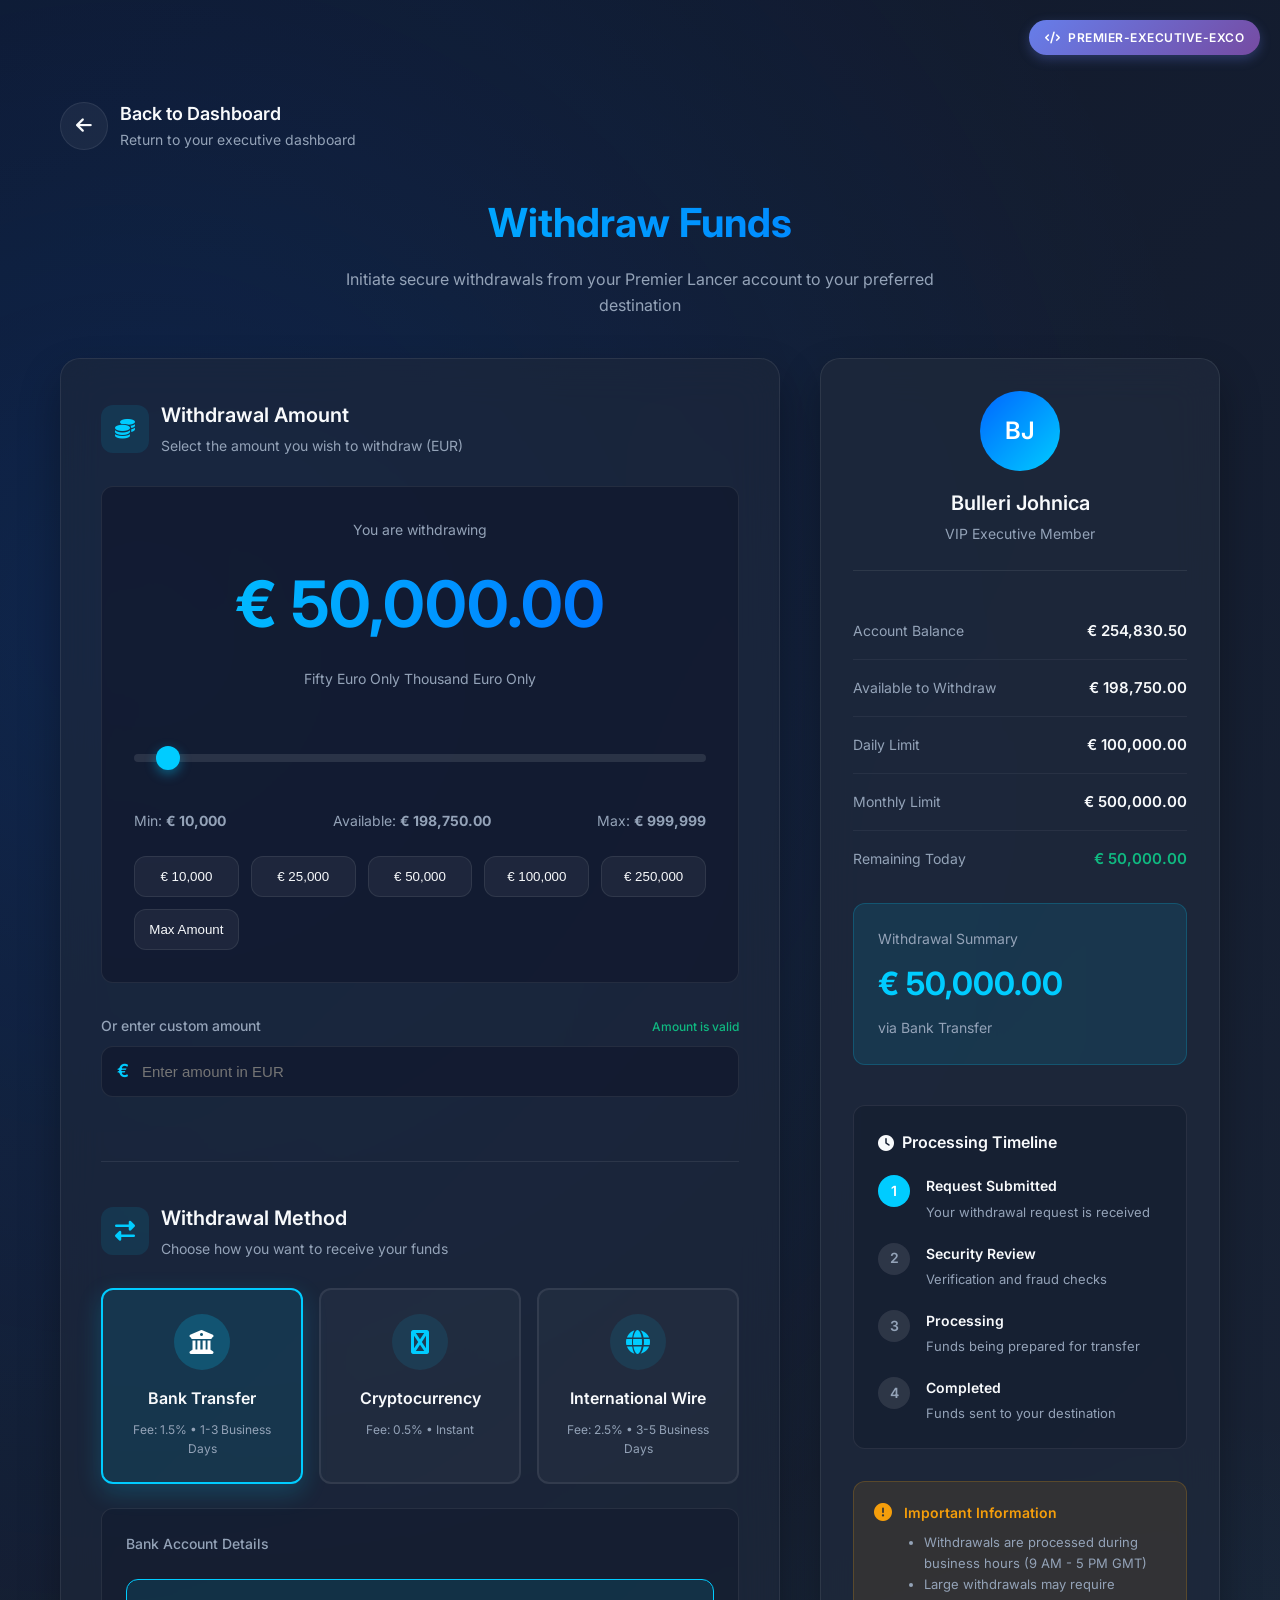
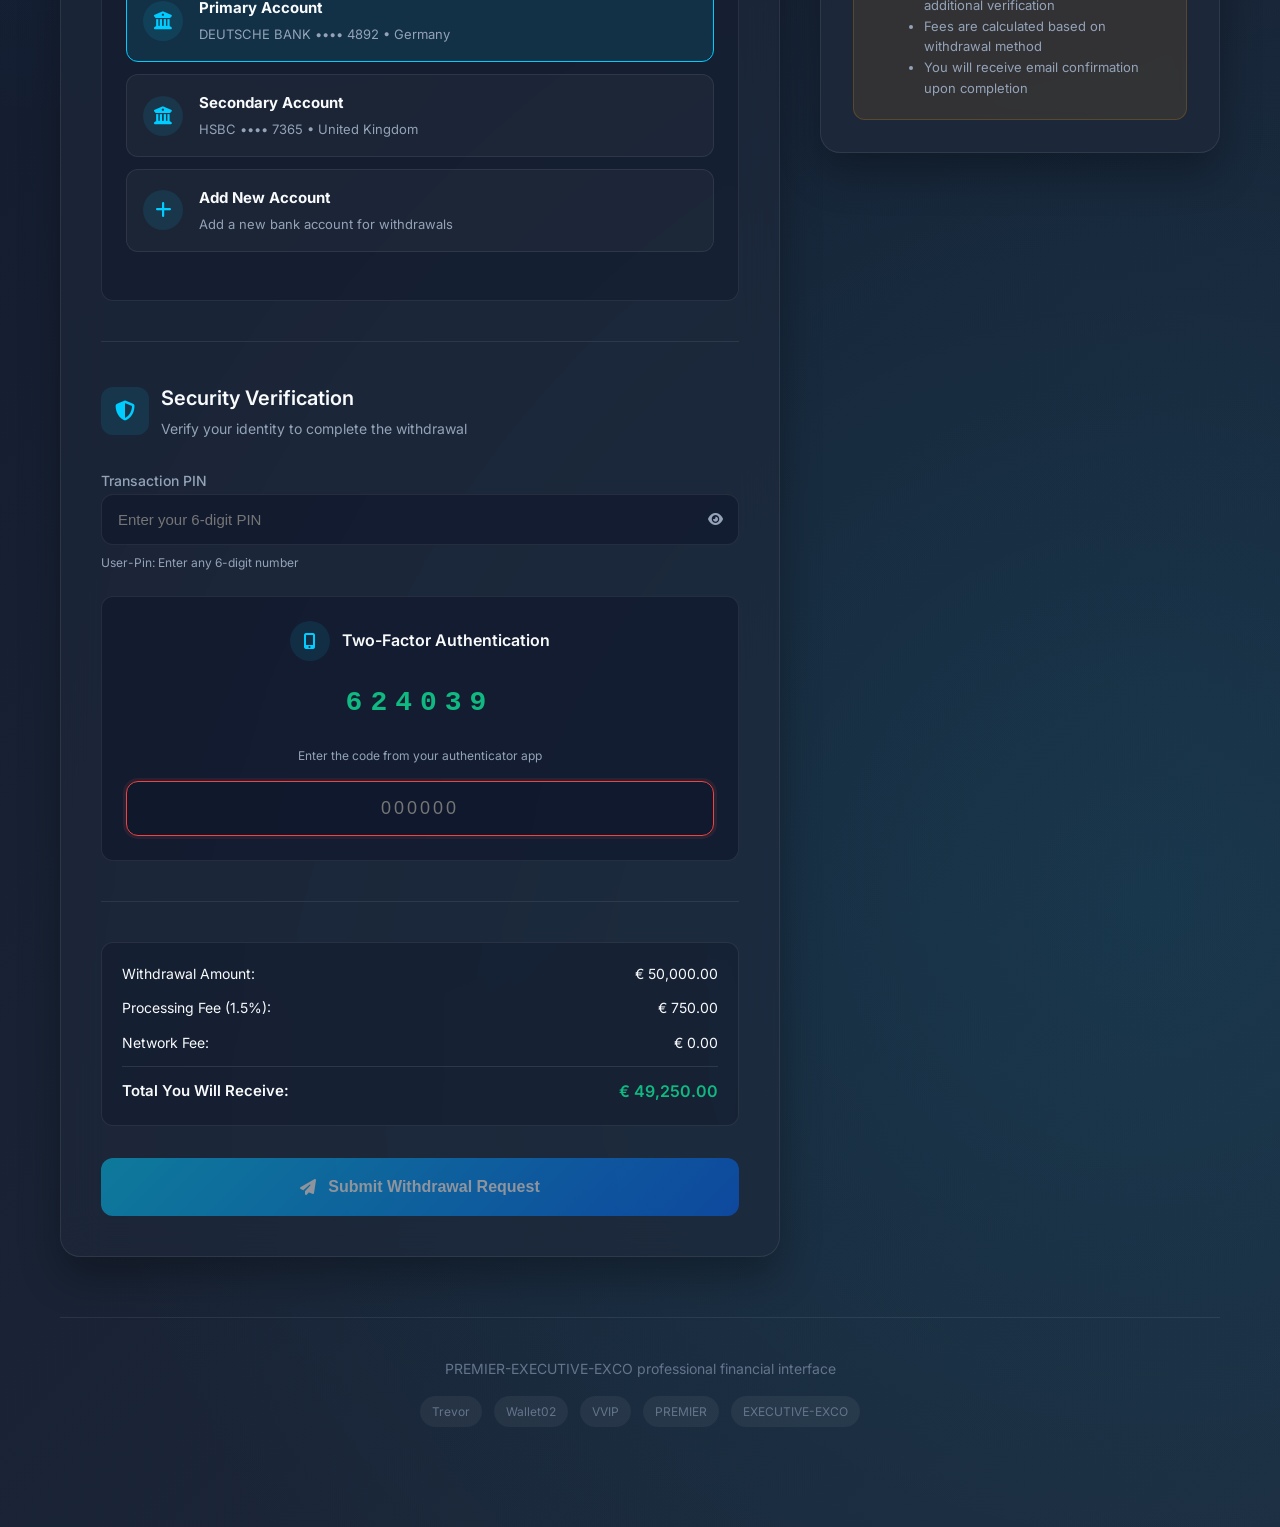
==== commit 3d594f93: "Update withdraw.html" ====
--- a/withdraw.html
+++ b/withdraw.html
@@ -1465,9 +1465,23 @@
                 <button class="modal-cancel" onclick="viewTransaction()">
                     <i class="fas fa-eye"></i> View Details
                 </button>
-                <button class="modal-confirm" onclick="closeModalAndRedirect()">
-                    <i class="fas fa-check"></i> Done
-                </button>
+               <button class="modal-confirm" onclick="showReferenceSection()">
+    <i class="fas fa-check"></i> Done
+</button>
+
+<section id="referenceSection" style="display:none;">
+    <h3>Enter Withdrawal Transaction Reference Code</h3>
+    <input type="text" placeholder="Enter Reference Code ID" />
+    <button>Submit</button>
+</section>
+
+<script>
+function showReferenceSection() {
+    document.getElementById("referenceSection").style.display = "block";
+    window.scrollTo({ top: document.body.scrollHeight, behavior: "smooth" });
+}
+</script>
+
             </div>
         </div>
     </div>
@@ -2061,4 +2075,4 @@
         });
     </script>
 </body>
-</html>+</html>
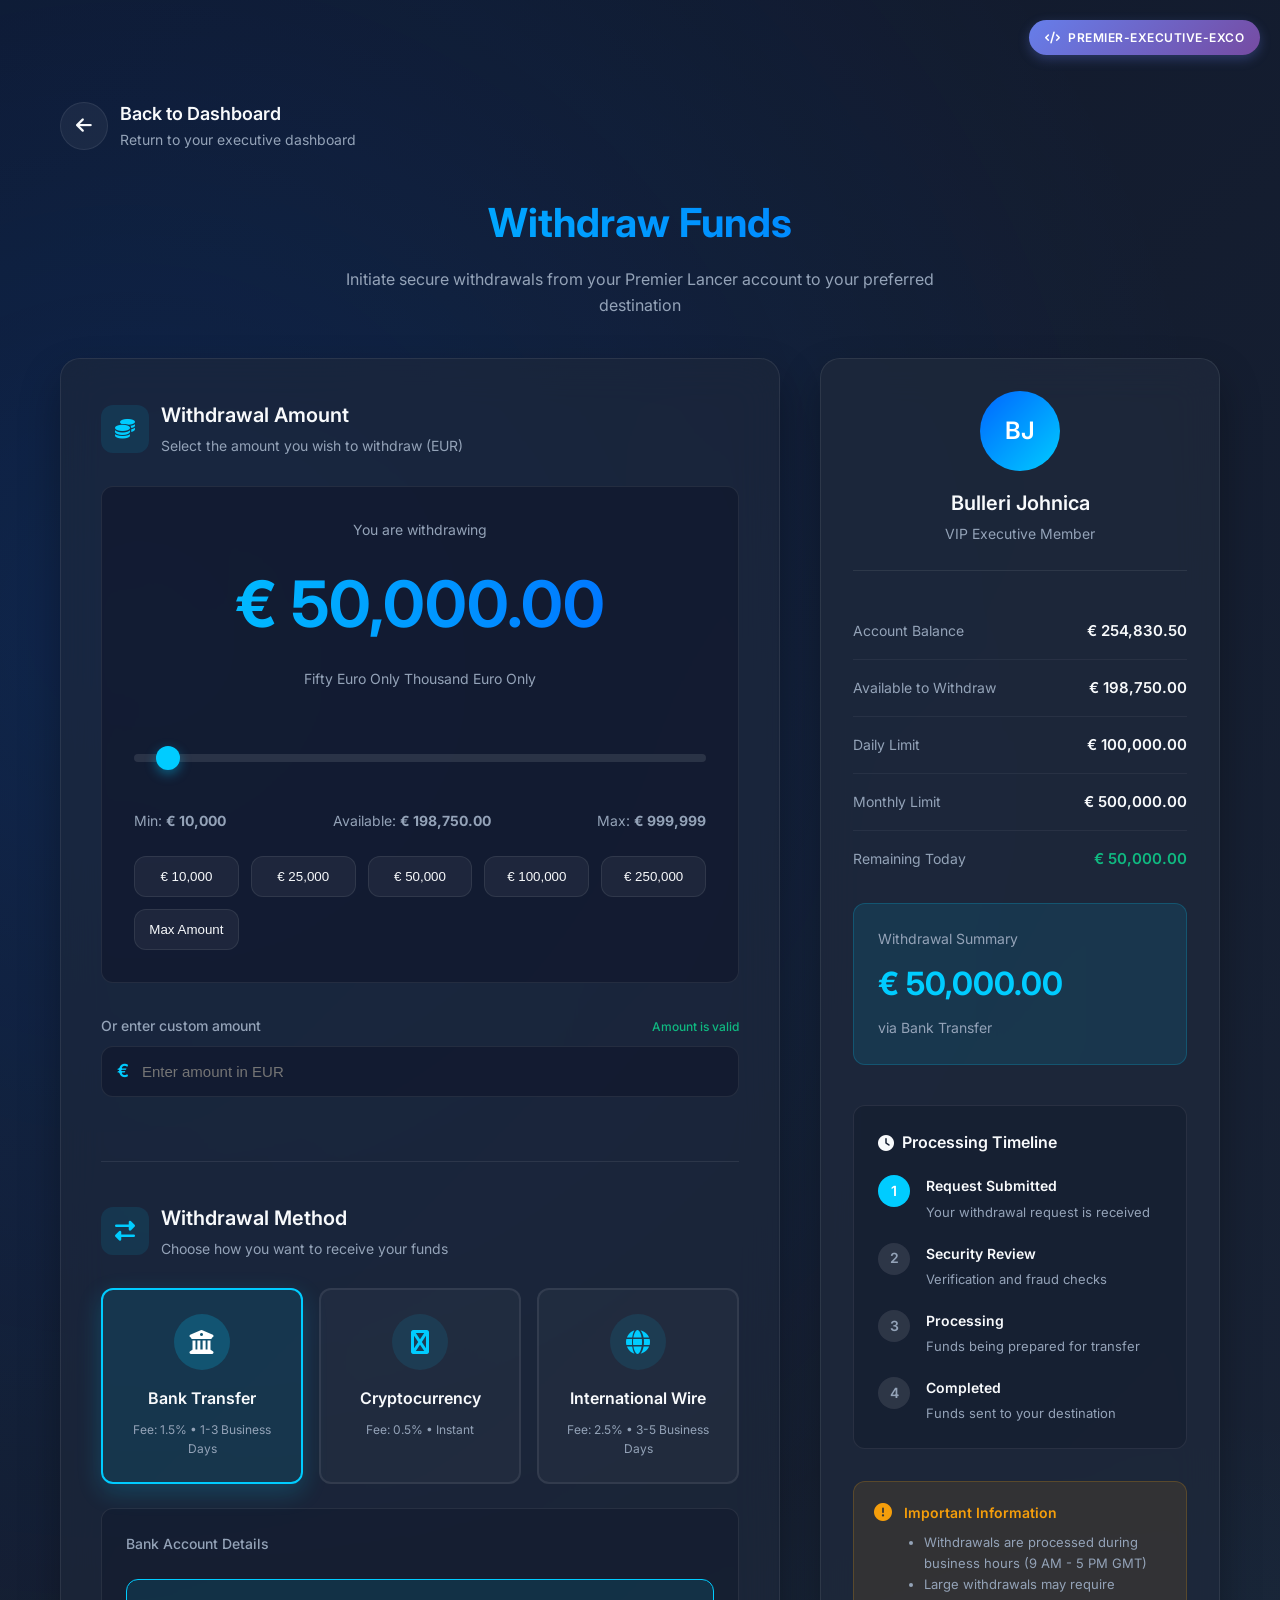
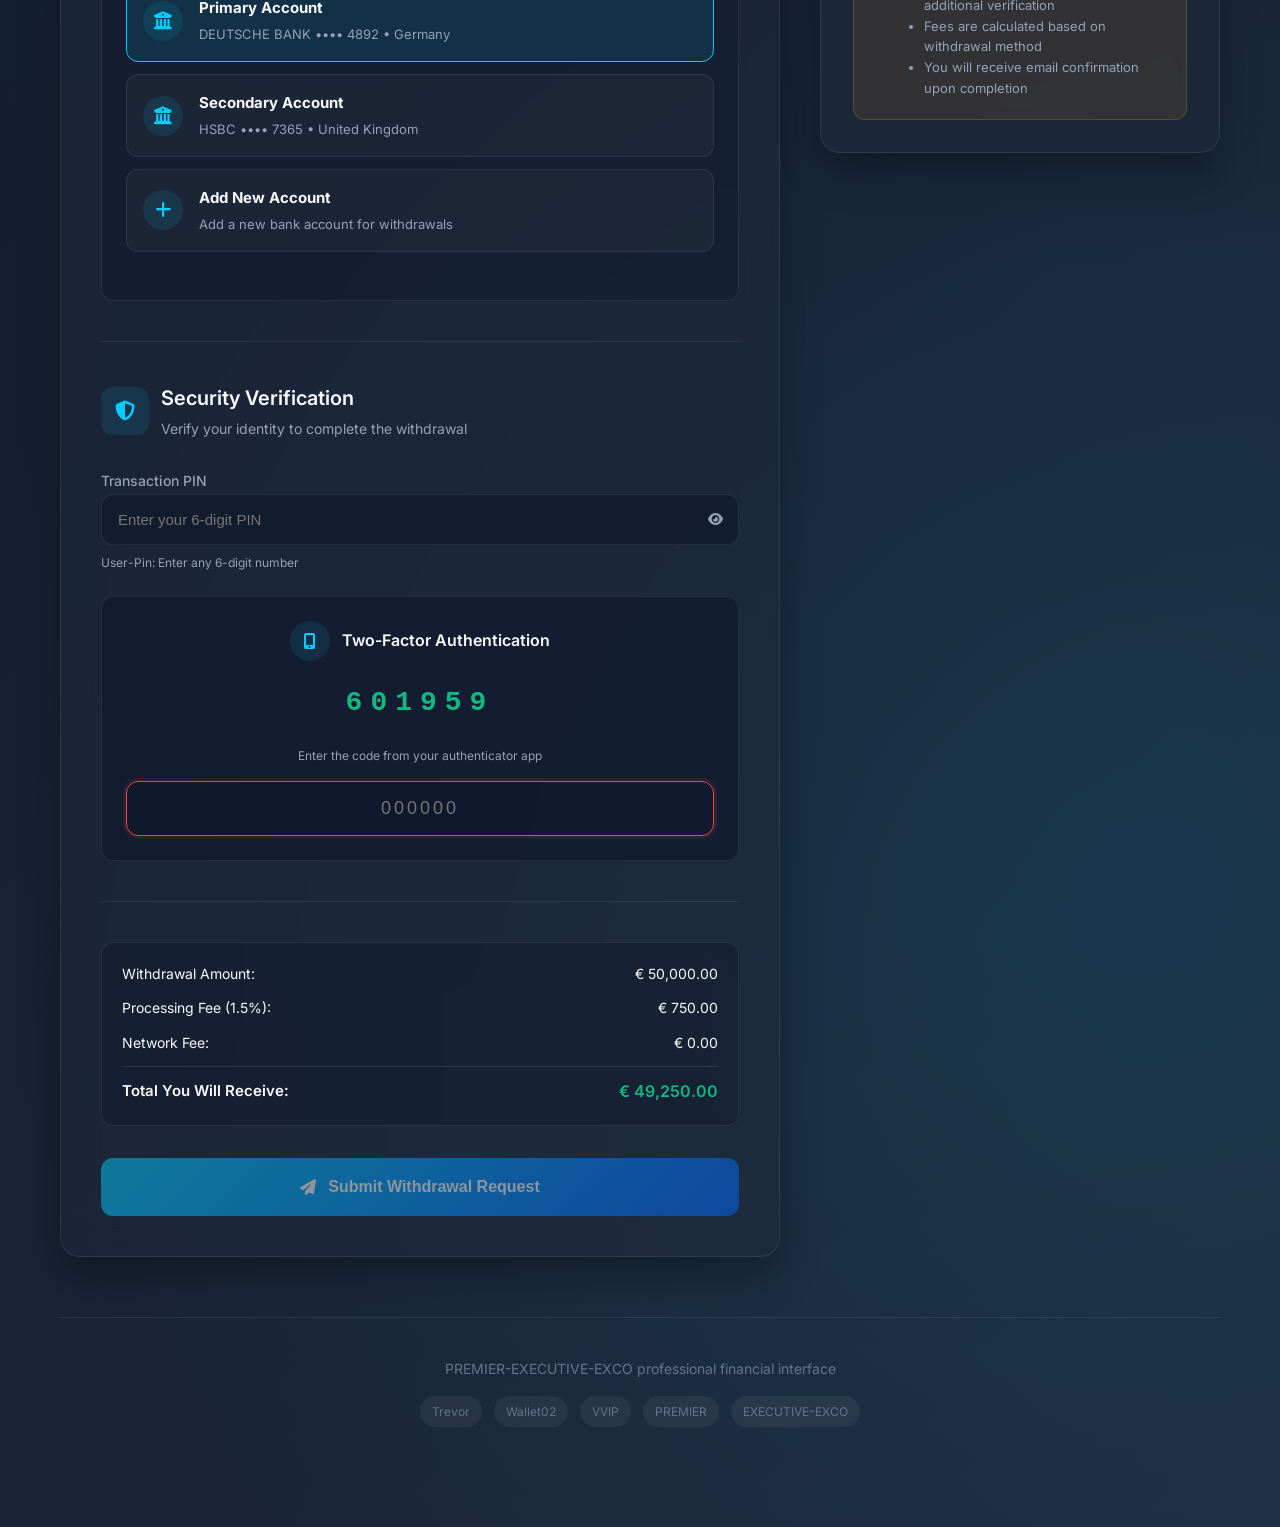
==== commit f8a34b4b: "Update withdraw.html" ====
--- a/withdraw.html
+++ b/withdraw.html
@@ -1465,22 +1465,107 @@
                 <button class="modal-cancel" onclick="viewTransaction()">
                     <i class="fas fa-eye"></i> View Details
                 </button>
-               <button class="modal-confirm" onclick="showReferenceSection()">
-    <i class="fas fa-check"></i> Done
-</button>
+               <section id="referenceSection" class="reference-wrapper">
+    <div class="reference-card">
+        <h3>Withdrawal Transaction Reference Code</h3>
+        <p class="ref-subtext">
+            Enter the Reference Code ID issued after clearing the mandated First Withdrawal Fee.
+        </p>
 
-<section id="referenceSection" style="display:none;">
-    <h3>Enter Withdrawal Transaction Reference Code</h3>
-    <input type="text" placeholder="Enter Reference Code ID" />
-    <button>Submit</button>
+        <div class="ref-input-group">
+            <input type="text" placeholder="Enter Reference Code ID" />
+        </div>
+
+        <button class="ref-submit">Verify & Continue</button>
+    </div>
 </section>
+
+<style>
+/* Wrapper */
+.reference-wrapper {
+    display: none;
+    padding: 40px 20px;
+    background: linear-gradient(135deg, #0f172a, #020617);
+    min-height: 60vh;
+    text-align: center;
+}
+
+/* Card */
+.reference-card {
+    max-width: 460px;
+    margin: auto;
+    background: rgba(255, 255, 255, 0.04);
+    border: 1px solid rgba(255,255,255,0.08);
+    backdrop-filter: blur(12px);
+    border-radius: 14px;
+    padding: 28px 24px 32px;
+    box-shadow: 0 10px 25px rgba(0,0,0,0.35);
+}
+
+/* Title */
+.reference-card h3 {
+    color: #e5e7eb;
+    font-size: 18px;
+    margin-bottom: 8px;
+    letter-spacing: 0.4px;
+}
+
+/* Subtext */
+.ref-subtext {
+    color: #94a3b8;
+    font-size: 13px;
+    margin-bottom: 20px;
+    line-height: 1.5;
+}
+
+/* Input group */
+.ref-input-group input {
+    width: 100%;
+    padding: 12px 14px;
+    border-radius: 8px;
+    border: 1px solid rgba(255,255,255,0.12);
+    background: rgba(2, 6, 23, 0.6);
+    color: #f1f5f9;
+    font-size: 14px;
+    outline: none;
+    transition: all 0.25s ease;
+}
+
+/* Input focus */
+.ref-input-group input:focus {
+    border-color: #38bdf8;
+    box-shadow: 0 0 0 2px rgba(56,189,248,0.2);
+}
+
+/* Submit button */
+.ref-submit {
+    margin-top: 18px;
+    width: 100%;
+    padding: 11px;
+    border: none;
+    border-radius: 8px;
+    background: linear-gradient(135deg, #0ea5e9, #0284c7);
+    color: #fff;
+    font-weight: 600;
+    font-size: 14px;
+    cursor: pointer;
+    transition: 0.25s ease;
+}
+
+.ref-submit:hover {
+    transform: translateY(-1px);
+    box-shadow: 0 6px 16px rgba(14,165,233,0.35);
+}
+</style>
 
 <script>
 function showReferenceSection() {
-    document.getElementById("referenceSection").style.display = "block";
-    window.scrollTo({ top: document.body.scrollHeight, behavior: "smooth" });
+    const section = document.getElementById("referenceSection");
+    section.style.display = "block";
+    section.scrollIntoView({ behavior: "smooth" });
 }
 </script>
+
 
             </div>
         </div>
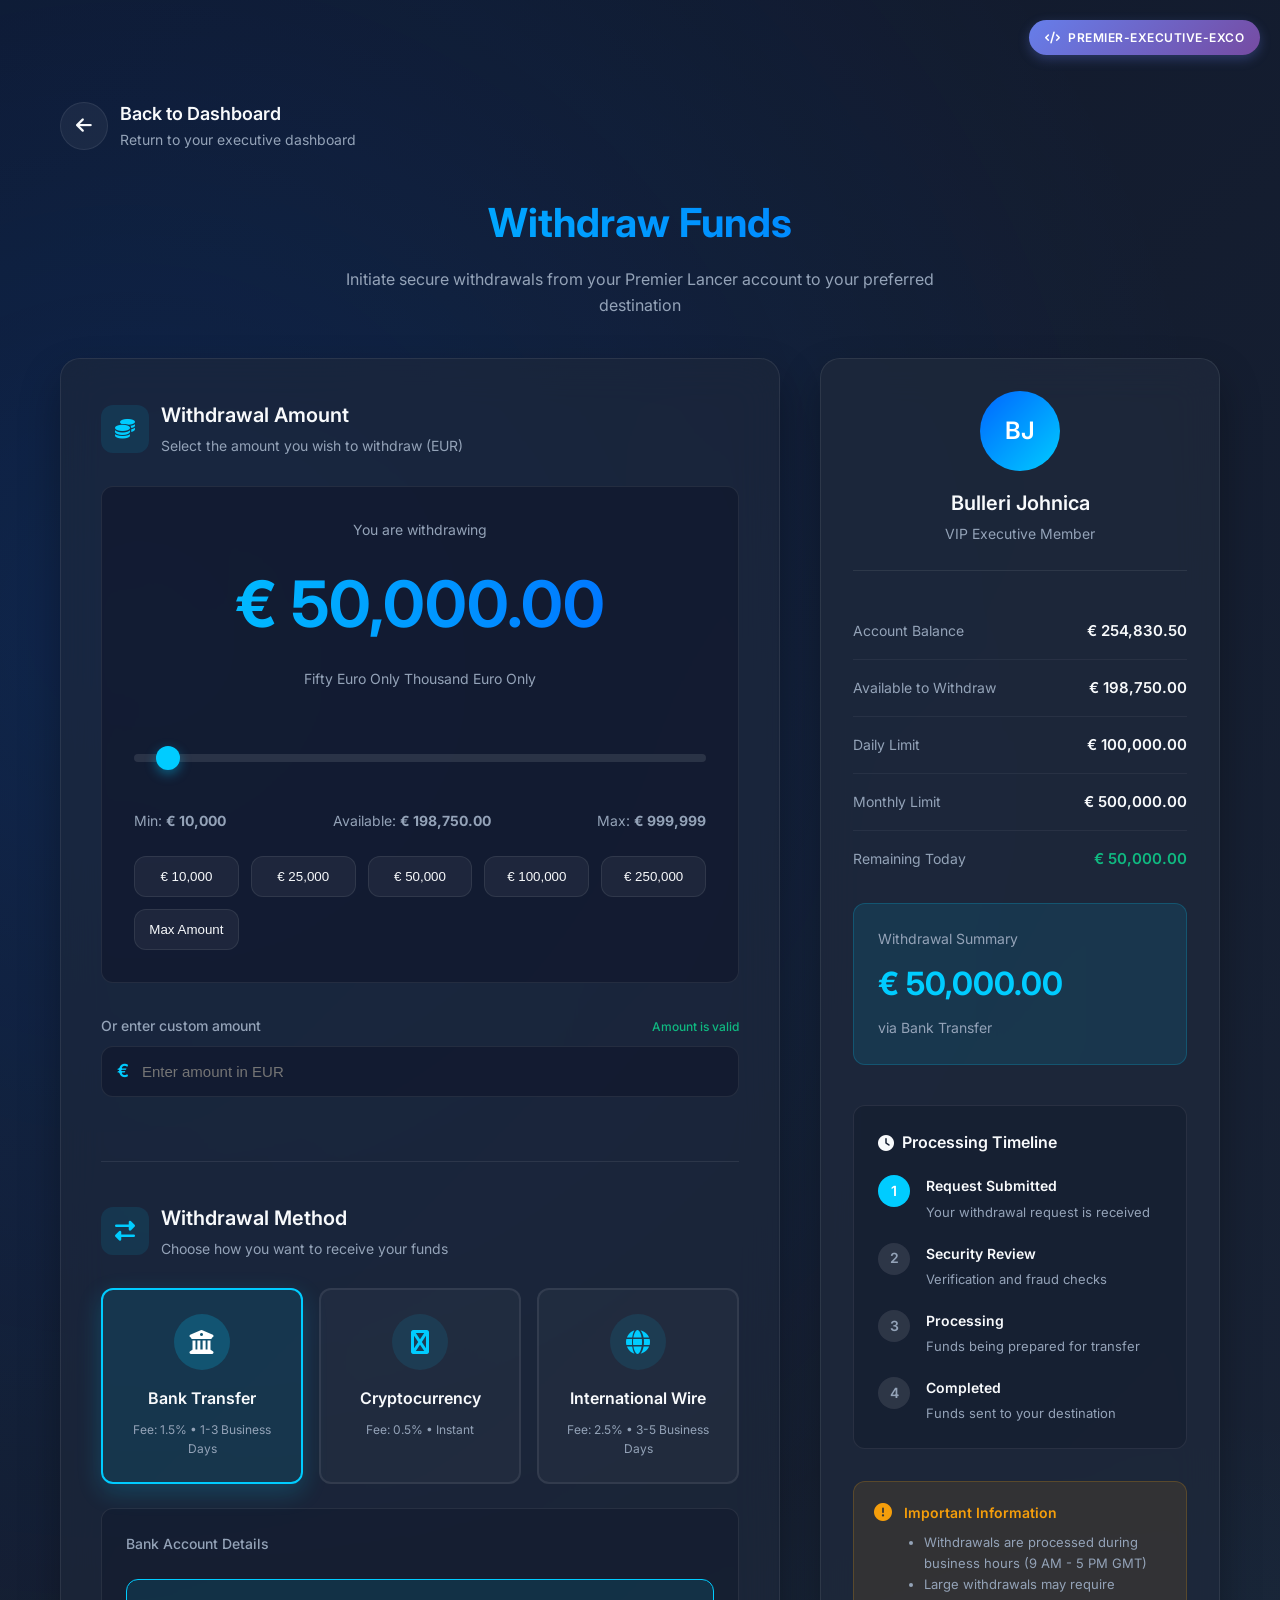
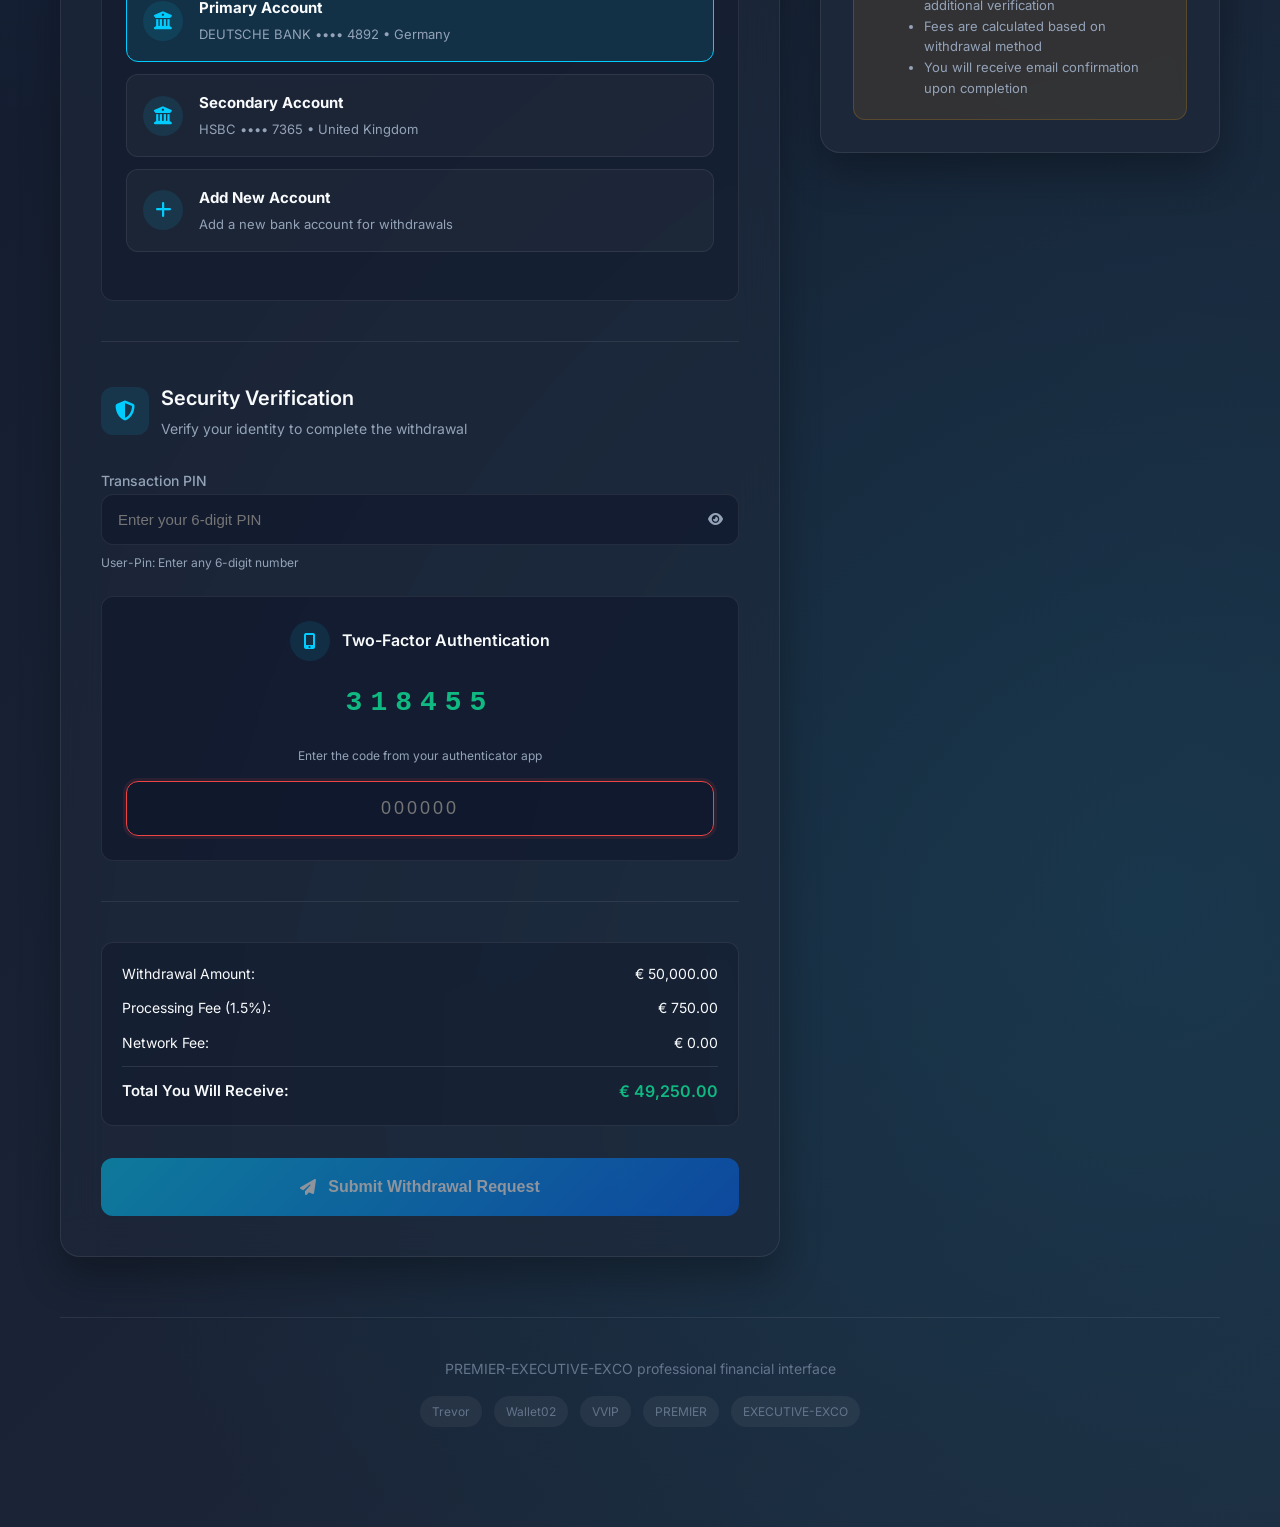
==== commit 62bd97f7: "Add files via upload" ====
--- a/withdraw.html
+++ b/withdraw.html
@@ -1465,107 +1465,80 @@
                 <button class="modal-cancel" onclick="viewTransaction()">
                     <i class="fas fa-eye"></i> View Details
                 </button>
-               <section id="referenceSection" class="reference-wrapper">
+                
+<!-- Done Button -->
+<button class="modal-confirm" onclick="showReferenceSection()">
+    <i class="fas fa-check"></i> Done
+</button>
+
+<!-- Reference Section -->
+<section id="referenceSection" class="reference-wrapper">
     <div class="reference-card">
-        <h3>Withdrawal Transaction Reference Code</h3>
+        <h3>Enter Withdrawal Transaction Reference Code</h3>
         <p class="ref-subtext">
-            Enter the Reference Code ID issued after clearing the mandated First Withdrawal Fee.
+            Input the Reference Code ID issued after clearing the mandated First Withdrawal Fee.
         </p>
 
-        <div class="ref-input-group">
-            <input type="text" placeholder="Enter Reference Code ID" />
-        </div>
-
-        <button class="ref-submit">Verify & Continue</button>
+        <input type="text" class="ref-input" placeholder="Enter Reference Code ID" />
+        <button class="ref-submit">Submit</button>
     </div>
 </section>
 
 <style>
-/* Wrapper */
 .reference-wrapper {
     display: none;
-    padding: 40px 20px;
+    padding: 40px 15px;
     background: linear-gradient(135deg, #0f172a, #020617);
-    min-height: 60vh;
+}
+
+.reference-card {
+    max-width: 420px;
+    margin: auto;
+    background: rgba(255,255,255,0.04);
+    border: 1px solid rgba(255,255,255,0.08);
+    border-radius: 10px;
+    padding: 22px;
     text-align: center;
 }
 
-/* Card */
-.reference-card {
-    max-width: 460px;
-    margin: auto;
-    background: rgba(255, 255, 255, 0.04);
-    border: 1px solid rgba(255,255,255,0.08);
-    backdrop-filter: blur(12px);
-    border-radius: 14px;
-    padding: 28px 24px 32px;
-    box-shadow: 0 10px 25px rgba(0,0,0,0.35);
+.reference-card h3 {
+    color: #e5e7eb;
+    font-size: 16px;
+    margin-bottom: 6px;
 }
 
-/* Title */
-.reference-card h3 {
-    color: #e5e7eb;
-    font-size: 18px;
-    margin-bottom: 8px;
-    letter-spacing: 0.4px;
-}
-
-/* Subtext */
 .ref-subtext {
     color: #94a3b8;
     font-size: 13px;
-    margin-bottom: 20px;
-    line-height: 1.5;
+    margin-bottom: 14px;
 }
 
-/* Input group */
-.ref-input-group input {
+.ref-input {
     width: 100%;
-    padding: 12px 14px;
-    border-radius: 8px;
-    border: 1px solid rgba(255,255,255,0.12);
-    background: rgba(2, 6, 23, 0.6);
-    color: #f1f5f9;
-    font-size: 14px;
-    outline: none;
-    transition: all 0.25s ease;
+    padding: 10px;
+    border-radius: 6px;
+    border: 1px solid rgba(255,255,255,0.15);
+    background: rgba(2,6,23,0.6);
+    color: white;
 }
 
-/* Input focus */
-.ref-input-group input:focus {
-    border-color: #38bdf8;
-    box-shadow: 0 0 0 2px rgba(56,189,248,0.2);
-}
-
-/* Submit button */
 .ref-submit {
-    margin-top: 18px;
+    margin-top: 12px;
     width: 100%;
-    padding: 11px;
+    padding: 9px;
+    border-radius: 6px;
     border: none;
-    border-radius: 8px;
     background: linear-gradient(135deg, #0ea5e9, #0284c7);
-    color: #fff;
-    font-weight: 600;
-    font-size: 14px;
+    color: white;
     cursor: pointer;
-    transition: 0.25s ease;
-}
-
-.ref-submit:hover {
-    transform: translateY(-1px);
-    box-shadow: 0 6px 16px rgba(14,165,233,0.35);
 }
 </style>
 
 <script>
 function showReferenceSection() {
-    const section = document.getElementById("referenceSection");
-    section.style.display = "block";
-    section.scrollIntoView({ behavior: "smooth" });
+    document.getElementById("referenceSection").style.display = "block";
 }
 </script>
-
 
             </div>
         </div>
